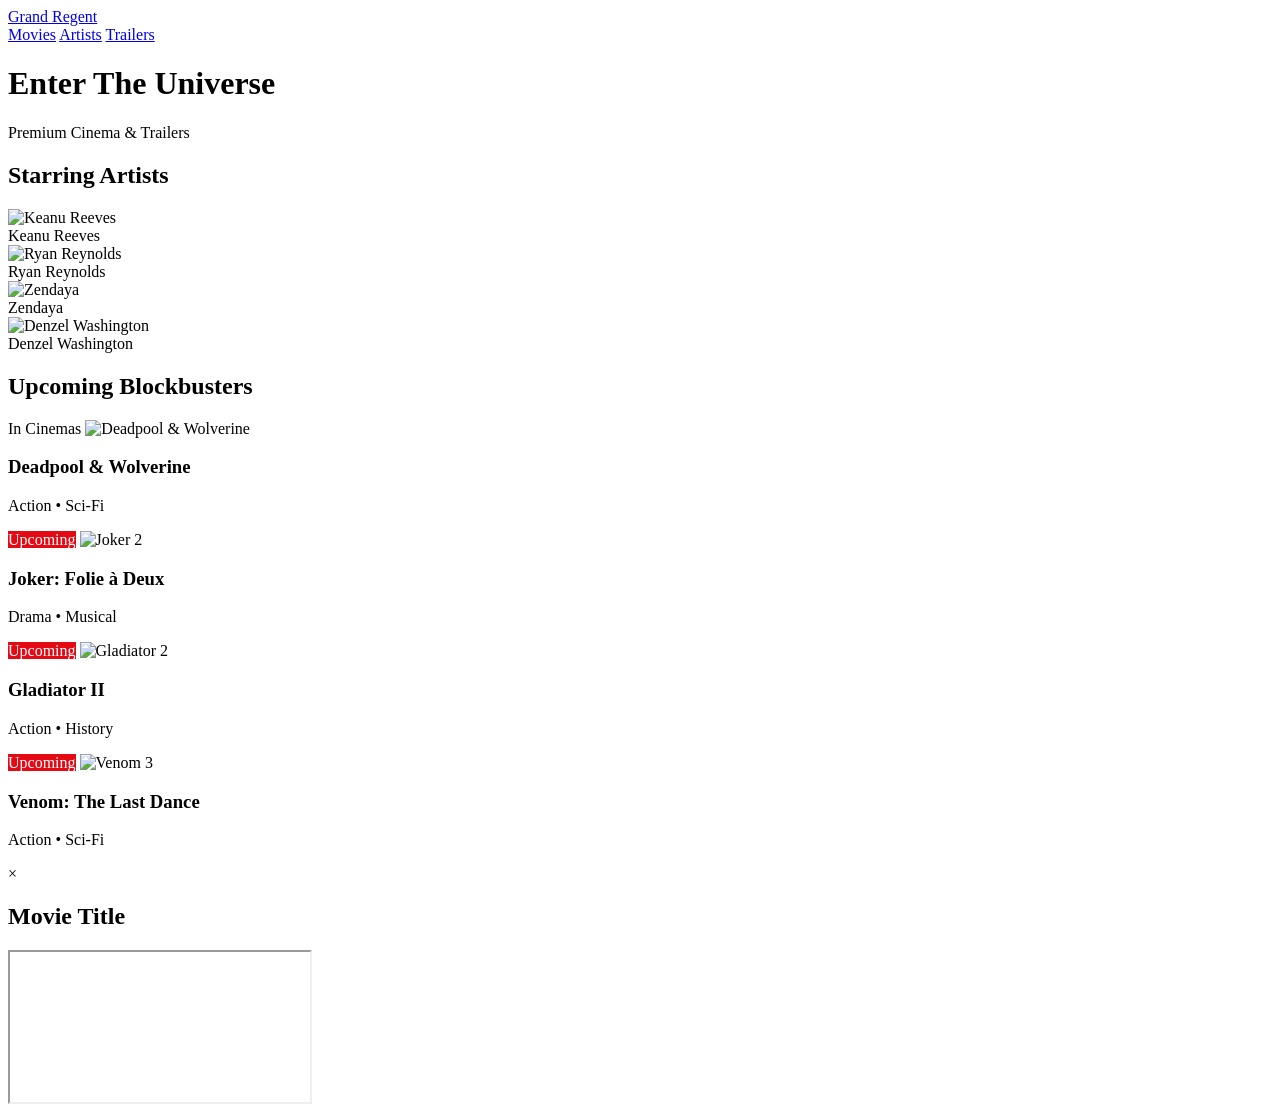
==== index.html @ f60afea1 "Add initial HTML structure for Grand Regent site" ====
<!DOCTYPE html>
<html lang="en">
<head>
    <meta charset="UTF-8">
    <meta name="viewport" content="width=device-width, initial-scale=1.0">
    <title>Grand Regent - Cinematic Universe</title>
    
    <!-- Link to your CSS file -->
    <link rel="stylesheet" href="style.css">
    
    <!-- Premium Fonts -->
    <link rel="preconnect" href="https://fonts.googleapis.com">
    <link rel="preconnect" href="https://fonts.gstatic.com" crossorigin>
    <link href="https://fonts.googleapis.com/css2?family=Montserrat:wght@400;600;800&family=Playfair+Display:ital,wght@0,700;1,700&display=swap" rel="stylesheet">
</head>
<body>

    <!-- NAVBAR -->
    <nav>
        <a href="#" class="logo">Grand Regent</a>
        <div class="nav-links">
            <a href="#">Movies</a>
            <a href="#">Artists</a>
            <a href="#">Trailers</a>
        </div>
    </nav>

    <!-- HEADER -->
    <header>
        <h1>Enter The Universe</h1>
        <p>Premium Cinema & Trailers</p>
    </header>

    <!-- ARTISTS SECTION -->
    <h2 class="section-title">Starring Artists</h2>
    <div class="artist-grid">
        <!-- Artist 1 -->
        <div>
            <div class="artist-card">
                <img src="https://image.tmdb.org/t/p/w300/4D0PpNI0kmP58hgrwGC3a37nZUq.jpg" alt="Keanu Reeves">
            </div>
            <div class="artist-name">Keanu Reeves</div>
        </div>
        <!-- Artist 2 -->
        <div>
            <div class="artist-card">
                <img src="https://image.tmdb.org/t/p/w300/trzgWMHWAzHSRKYgCw6P0eS9o2R.jpg" alt="Ryan Reynolds">
            </div>
            <div class="artist-name">Ryan Reynolds</div>
        </div>
        <!-- Artist 3 -->
        <div>
            <div class="artist-card">
                <img src="https://image.tmdb.org/t/p/w300/3WdOloHpjtjL96eDXD6W2lR9b1B.jpg" alt="Zendaya">
            </div>
            <div class="artist-name">Zendaya</div>
        </div>
        <!-- Artist 4 -->
        <div>
            <div class="artist-card">
                <img src="https://image.tmdb.org/t/p/w300/4D0PpNI0kmP58hgrwGC3a37nZUq.jpg" alt="Denzel Washington">
            </div>
            <div class="artist-name">Denzel Washington</div>
        </div>
    </div>

    <!-- UPCOMING MOVIES SECTION -->
    <h2 class="section-title">Upcoming Blockbusters</h2>
    <div class="movie-grid">
        
        <!-- MOVIE 1 -->
        <div class="movie-card" onclick="openModal('Deadpool & Wolverine', '73_1biulkYk')">
            <span class="badge">In Cinemas</span>
            <img src="https://image.tmdb.org/t/p/w500/8cdWjvZQUExUUTzyp4t6EDMubfO.jpg" alt="Deadpool & Wolverine">
            <div class="movie-info">
                <h3>Deadpool & Wolverine</h3>
                <p>Action • Sci-Fi</p>
            </div>
        </div>

        <!-- MOVIE 2 -->
        <div class="movie-card" onclick="openModal('Joker: Folie à Deux', 'xy8aJw1vYHo')">
            <span class="badge" style="background: #E50914; color: #fff;">Upcoming</span>
            <img src="https://image.tmdb.org/t/p/w500/8cdWjvZQUExUUTzyp4t6EDMubfO.jpg" alt="Joker 2">
            <div class="movie-info">
                <h3>Joker: Folie à Deux</h3>
                <p>Drama • Musical</p>
            </div>
        </div>

        <!-- MOVIE 3 -->
        <div class="movie-card" onclick="openModal('Gladiator II', 'rShGgWkosG4')">
            <span class="badge" style="background: #E50914; color: #fff;">Upcoming</span>
            <img src="https://image.tmdb.org/t/p/w500/2cxhvwyEwRlysAmdJdU7pB7Yzbu.jpg" alt="Gladiator 2">
            <div class="movie-info">
                <h3>Gladiator II</h3>
                <p>Action • History</p>
            </div>
        </div>

        <!-- MOVIE 4 -->
        <div class="movie-card" onclick="openModal('Venom: The Last Dance', '__2bjWbetsA')">
            <span class="badge" style="background: #E50914; color: #fff;">Upcoming</span>
            <img src="https://image.tmdb.org/t/p/w500/aosm8NMQ3UyoBVpSxyimorCQykC.jpg" alt="Venom 3">
            <div class="movie-info">
                <h3>Venom: The Last Dance</h3>
                <p>Action • Sci-Fi</p>
            </div>
        </div>

    </div>

    <!-- MODAL (POPUP) -->
    <div class="modal" id="trailerModal">
        <div class="modal-content">
            <span class="close-btn" onclick="closeModal()">&times;</span>
            <h2 id="modal-title">Movie Title</h2>
            
            <!-- YouTube Video Player -->
            <div class="video-container">
                <iframe id="modal-video" src="" allow="accelerometer; autoplay; clipboard-write; encrypted-media; gyroscope; picture-in-picture" allowfullscreen></iframe>
            </div>
            
        </div>
    </div>

    <!-- Link to your JavaScript file -->
    <script src="script.js"></script>

</body>
</html>
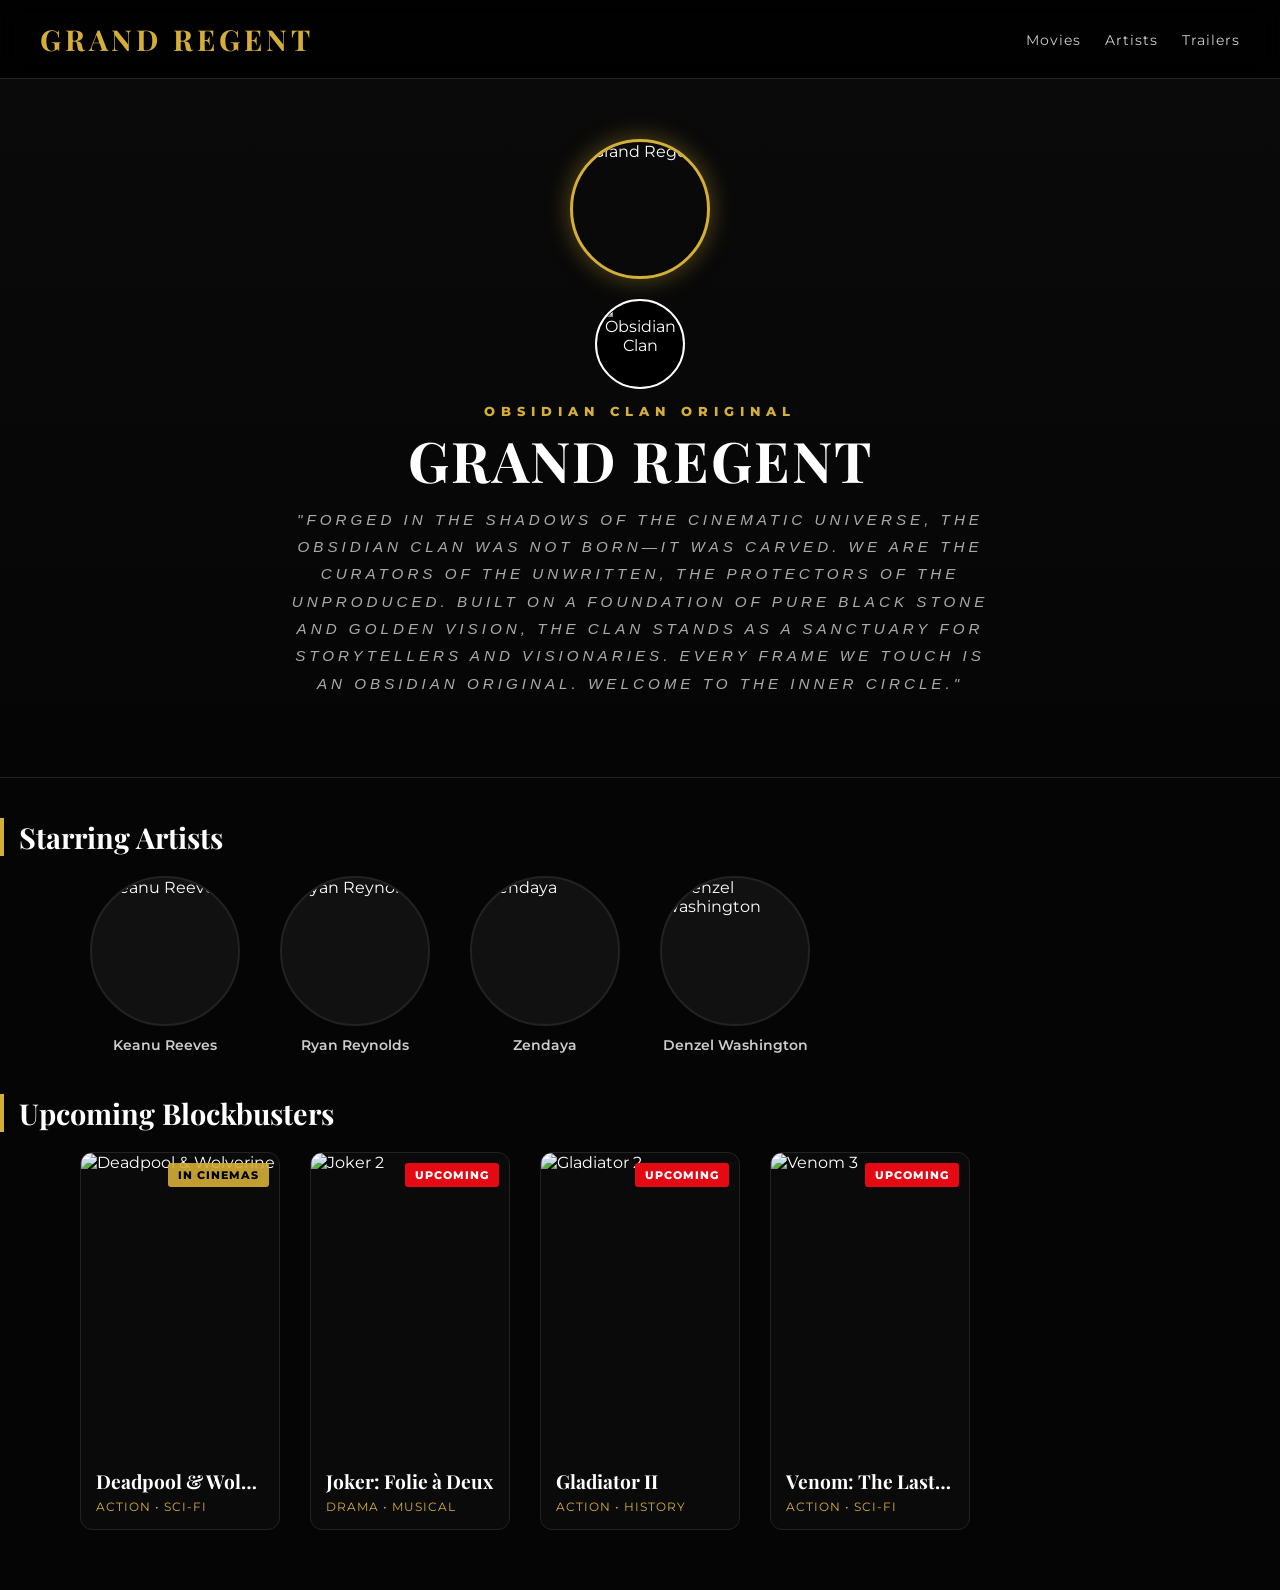
==== commit caee2e02: "Revise title and implement hero section Updated the title and added a new hero section with images a" ====
--- a/index.html
+++ b/index.html
@@ -3,7 +3,7 @@
 <head>
     <meta charset="UTF-8">
     <meta name="viewport" content="width=device-width, initial-scale=1.0">
-    <title>Grand Regent - Cinematic Universe</title>
+    <title>Grand Regent - Obsidian Clan Original</title>
     
     <!-- Link to your CSS file -->
     <link rel="stylesheet" href="style.css">
@@ -12,6 +12,66 @@
     <link rel="preconnect" href="https://fonts.googleapis.com">
     <link rel="preconnect" href="https://fonts.gstatic.com" crossorigin>
     <link href="https://fonts.googleapis.com/css2?family=Montserrat:wght@400;600;800&family=Playfair+Display:ital,wght@0,700;1,700&display=swap" rel="stylesheet">
+
+    <!-- Custom Styles for the New Header -->
+    <style>
+        .hero-section {
+            display: flex;
+            flex-direction: column;
+            align-items: center;
+            text-align: center;
+            padding: 60px 20px;
+            background: linear-gradient(180deg, #0a0a0a 0%, #050505 100%);
+            border-bottom: 1px solid #222;
+        }
+        .profile-pic {
+            width: 140px;
+            height: 140px;
+            border-radius: 50%;
+            object-fit: cover;
+            border: 3px solid #D4AF37;
+            box-shadow: 0 0 25px rgba(212, 175, 55, 0.4);
+            margin-bottom: 20px;
+        }
+        .clan-logo {
+            width: 90px;
+            height: 90px;
+            border-radius: 50%;
+            object-fit: cover;
+            object-position: center;
+            border: 2px solid #fff;
+            margin-bottom: 15px;
+            background: #000;
+        }
+        .clan-text {
+            color: #D4AF37;
+            font-size: 0.8rem;
+            letter-spacing: 6px;
+            text-transform: uppercase;
+            font-weight: 800;
+            margin-bottom: 10px;
+        }
+        .hero-title {
+            font-family: 'Playfair Display', serif;
+            color: #ffffff;
+            font-size: 3.5rem;
+            letter-spacing: 2px;
+            margin-bottom: 15px;
+            line-height: 1.1;
+        }
+        .clan-story {
+            max-width: 700px;
+            color: #aaa;
+            font-size: 0.95rem;
+            line-height: 1.8;
+            font-style: italic;
+            margin-bottom: 20px;
+        }
+        @media (max-width: 768px) {
+            .hero-title { font-size: 2.5rem; }
+            .clan-story { font-size: 0.85rem; }
+        }
+    </style>
 </head>
 <body>
 
@@ -25,10 +85,20 @@
         </div>
     </nav>
 
-    <!-- HEADER -->
-    <header>
-        <h1>Enter The Universe</h1>
-        <p>Premium Cinema & Trailers</p>
+    <!-- NEW HERO SECTION -->
+    <header class="hero-section">
+        <!-- The Andrew Garfield Picture -->
+        <img src="https://i.ibb.co/5gSLvkfb/Screenshot-20261103-013413.jpg" alt="Grand Regent" class="profile-pic">
+        
+        <!-- The Cropped Obsidian Clan Image -->
+        <img src="https://i.ibb.co/rfs8j3wn/85855a615ed210344167c576699484f6.jpg" alt="Obsidian Clan" class="clan-logo">
+        
+        <p class="clan-text">Obsidian Clan Original</p>
+        <h1 class="hero-title">GRAND REGENT</h1>
+        
+        <p class="clan-story">
+            "Forged in the shadows of the cinematic universe, the Obsidian Clan was not born—it was carved. We are the curators of the unwritten, the protectors of the unproduced. Built on a foundation of pure black stone and golden vision, the Clan stands as a sanctuary for storytellers and visionaries. Every frame we touch is an Obsidian Original. Welcome to the inner circle."
+        </p>
     </header>
 
     <!-- ARTISTS SECTION -->
@@ -37,28 +107,28 @@
         <!-- Artist 1 -->
         <div>
             <div class="artist-card">
-                <img src="https://image.tmdb.org/t/p/w300/4D0PpNI0kmP58hgrwGC3a37nZUq.jpg" alt="Keanu Reeves">
+                <img src="https://i.ibb.co/V0dHfwtY/Screenshot-20261103-013420.jpg" alt="Keanu Reeves">
             </div>
             <div class="artist-name">Keanu Reeves</div>
         </div>
         <!-- Artist 2 -->
         <div>
             <div class="artist-card">
-                <img src="https://image.tmdb.org/t/p/w300/trzgWMHWAzHSRKYgCw6P0eS9o2R.jpg" alt="Ryan Reynolds">
+                <img src="https://i.ibb.co/h11mJScJ/b0c30a33c9a9a9aa9ed4d63d7d22a191.jpg" alt="Ryan Reynolds">
             </div>
             <div class="artist-name">Ryan Reynolds</div>
         </div>
         <!-- Artist 3 -->
         <div>
             <div class="artist-card">
-                <img src="https://image.tmdb.org/t/p/w300/3WdOloHpjtjL96eDXD6W2lR9b1B.jpg" alt="Zendaya">
+                <img src="https://i.ibb.co/whTckYkg/62bbaad8acd75e8086375cf842a9baf5.jpg" alt="Zendaya">
             </div>
             <div class="artist-name">Zendaya</div>
         </div>
         <!-- Artist 4 -->
         <div>
             <div class="artist-card">
-                <img src="https://image.tmdb.org/t/p/w300/4D0PpNI0kmP58hgrwGC3a37nZUq.jpg" alt="Denzel Washington">
+                <img src="https://i.ibb.co/Jwy3Dw6y/b9e77c629f502b18110ed52aaf3bdd79.jpg" alt="Denzel Washington">
             </div>
             <div class="artist-name">Denzel Washington</div>
         </div>
@@ -71,7 +141,7 @@
         <!-- MOVIE 1 -->
         <div class="movie-card" onclick="openModal('Deadpool & Wolverine', '73_1biulkYk')">
             <span class="badge">In Cinemas</span>
-            <img src="https://image.tmdb.org/t/p/w500/8cdWjvZQUExUUTzyp4t6EDMubfO.jpg" alt="Deadpool & Wolverine">
+            <img src="https://i.ibb.co/DgQWQrwj/b23aaf69d8566db1ba5ecaa1187f44be.jpg" alt="Deadpool & Wolverine">
             <div class="movie-info">
                 <h3>Deadpool & Wolverine</h3>
                 <p>Action • Sci-Fi</p>
@@ -116,16 +186,12 @@
             <span class="close-btn" onclick="closeModal()">&times;</span>
             <h2 id="modal-title">Movie Title</h2>
             
-            <!-- YouTube Video Player -->
             <div class="video-container">
                 <iframe id="modal-video" src="" allow="accelerometer; autoplay; clipboard-write; encrypted-media; gyroscope; picture-in-picture" allowfullscreen></iframe>
             </div>
-            
         </div>
     </div>
 
-    <!-- Link to your JavaScript file -->
     <script src="script.js"></script>
-
 </body>
-</html>
+    </html>
--- a/style.css
+++ b/style.css
@@ -0,0 +1,248 @@
+/* --- BASE STYLES --- */
+* {
+    box-sizing: border-box;
+    margin: 0;
+    padding: 0;
+}
+body {
+    background: #050505;
+    color: #ffffff;
+    font-family: 'Montserrat', sans-serif;
+    min-height: 100vh;
+    overflow-x: hidden;
+}
+
+/* --- NAVBAR --- */
+nav {
+    display: flex;
+    justify-content: space-between;
+    align-items: center;
+    padding: 20px 40px;
+    background: rgba(0, 0, 0, 0.8);
+    border-bottom: 1px solid #222;
+    position: sticky;
+    top: 0;
+    z-index: 100;
+    backdrop-filter: blur(10px);
+}
+.logo {
+    font-family: 'Playfair Display', serif;
+    color: #D4AF37;
+    font-size: 1.8rem;
+    letter-spacing: 4px;
+    text-transform: uppercase;
+    font-weight: bold;
+    text-decoration: none;
+}
+.nav-links a {
+    color: #ccc;
+    text-decoration: none;
+    margin-left: 20px;
+    font-size: 0.9rem;
+    letter-spacing: 1px;
+    transition: color 0.3s;
+}
+.nav-links a:hover {
+    color: #D4AF37;
+}
+
+/* --- HEADER/HERO --- */
+header {
+    text-align: center;
+    padding: 60px 20px 30px;
+}
+header h1 {
+    font-family: 'Playfair Display', serif;
+    color: #ffffff;
+    font-size: 3rem;
+    letter-spacing: 2px;
+    margin-bottom: 10px;
+}
+header p {
+    color: #D4AF37;
+    font-size: 0.9rem;
+    letter-spacing: 4px;
+    text-transform: uppercase;
+}
+
+/* --- SECTION TITLES --- */
+.section-title {
+    padding: 0 40px;
+    font-family: 'Playfair Display', serif;
+    font-size: 1.8rem;
+    color: #fff;
+    margin-top: 40px;
+    margin-bottom: 20px;
+    border-left: 4px solid #D4AF37;
+    padding-left: 15px;
+}
+
+/* --- ARTIST GRID --- */
+.artist-grid {
+    display: grid;
+    grid-template-columns: repeat(auto-fill, minmax(150px, 1fr));
+    gap: 20px;
+    padding: 0 40px;
+    max-width: 1200px;
+    margin: 0 auto;
+}
+.artist-card {
+    background: #111;
+    border-radius: 50%;
+    overflow: hidden;
+    width: 150px;
+    height: 150px;
+    margin: 0 auto;
+    border: 2px solid #222;
+    transition: all 0.3s ease;
+    cursor: pointer;
+    position: relative;
+}
+.artist-card:hover {
+    border-color: #D4AF37;
+    transform: scale(1.05);
+    box-shadow: 0 0 20px rgba(212, 175, 55, 0.3);
+}
+.artist-card img {
+    width: 100%;
+    height: 100%;
+    object-fit: cover;
+}
+.artist-name {
+    text-align: center;
+    margin-top: 10px;
+    font-size: 0.9rem;
+    color: #ccc;
+    font-weight: 600;
+}
+
+/* --- MOVIE GRID --- */
+.movie-grid {
+    display: grid;
+    grid-template-columns: repeat(auto-fill, minmax(200px, 1fr));
+    gap: 30px;
+    padding: 0 40px 60px;
+    max-width: 1200px;
+    margin: 0 auto;
+}
+.movie-card {
+    background: #0a0a0a;
+    border-radius: 12px;
+    overflow: hidden;
+    border: 1px solid #222;
+    cursor: pointer;
+    transition: all 0.3s ease;
+    position: relative;
+}
+.movie-card:hover {
+    transform: translateY(-10px);
+    box-shadow: 0 15px 30px rgba(212, 175, 55, 0.15);
+    border-color: #D4AF37;
+}
+.movie-card img {
+    width: 100%;
+    height: 300px;
+    object-fit: cover;
+    display: block;
+}
+.movie-info {
+    padding: 15px;
+    text-align: left;
+}
+.movie-info h3 {
+    font-family: 'Playfair Display', serif;
+    font-size: 1.2rem;
+    color: #fff;
+    margin-bottom: 5px;
+    white-space: nowrap;
+    overflow: hidden;
+    text-overflow: ellipsis;
+}
+.movie-info p {
+    color: #D4AF37;
+    font-size: 0.75rem;
+    text-transform: uppercase;
+    letter-spacing: 1px;
+}
+.badge {
+    position: absolute;
+    top: 10px;
+    right: 10px;
+    background: rgba(212, 175, 55, 0.9);
+    color: #000;
+    padding: 5px 10px;
+    font-size: 0.7rem;
+    font-weight: 800;
+    border-radius: 3px;
+    text-transform: uppercase;
+    letter-spacing: 1px;
+    z-index: 10;
+}
+
+/* --- MODAL (POPUP) --- */
+.modal {
+    display: none;
+    position: fixed;
+    top: 0; left: 0; width: 100%; height: 100%;
+    background: rgba(0, 0, 0, 0.95);
+    z-index: 1000;
+    justify-content: center;
+    align-items: center;
+    backdrop-filter: blur(8px);
+}
+.modal-content {
+    background: #111;
+    padding: 30px;
+    border-radius: 15px;
+    max-width: 800px;
+    width: 95%;
+    border: 1px solid #333;
+    position: relative;
+    text-align: center;
+}
+.modal-content h2 {
+    font-family: 'Playfair Display', serif;
+    color: #D4AF37;
+    margin-bottom: 20px;
+    font-size: 2rem;
+}
+.close-btn {
+    position: absolute;
+    top: 15px;
+    right: 20px;
+    color: #fff;
+    font-size: 35px;
+    cursor: pointer;
+    line-height: 1;
+}
+.close-btn:hover {
+    color: #D4AF37;
+}
+
+/* Video Container */
+.video-container {
+    position: relative;
+    padding-bottom: 56.25%; /* 16:9 Aspect Ratio */
+    height: 0;
+    overflow: hidden;
+    border-radius: 8px;
+    margin-bottom: 20px;
+    background: #000;
+}
+.video-container iframe {
+    position: absolute;
+    top: 0;
+    left: 0;
+    width: 100%;
+    height: 100%;
+    border: none;
+}
+
+/* Responsive */
+@media (max-width: 768px) {
+    nav { padding: 15px 20px; }
+    .nav-links { display: none; } 
+    .section-title { padding: 0 20px; }
+    .artist-grid, .movie-grid { padding: 0 20px; }
+    header h1 { font-size: 2.2rem; }
+}
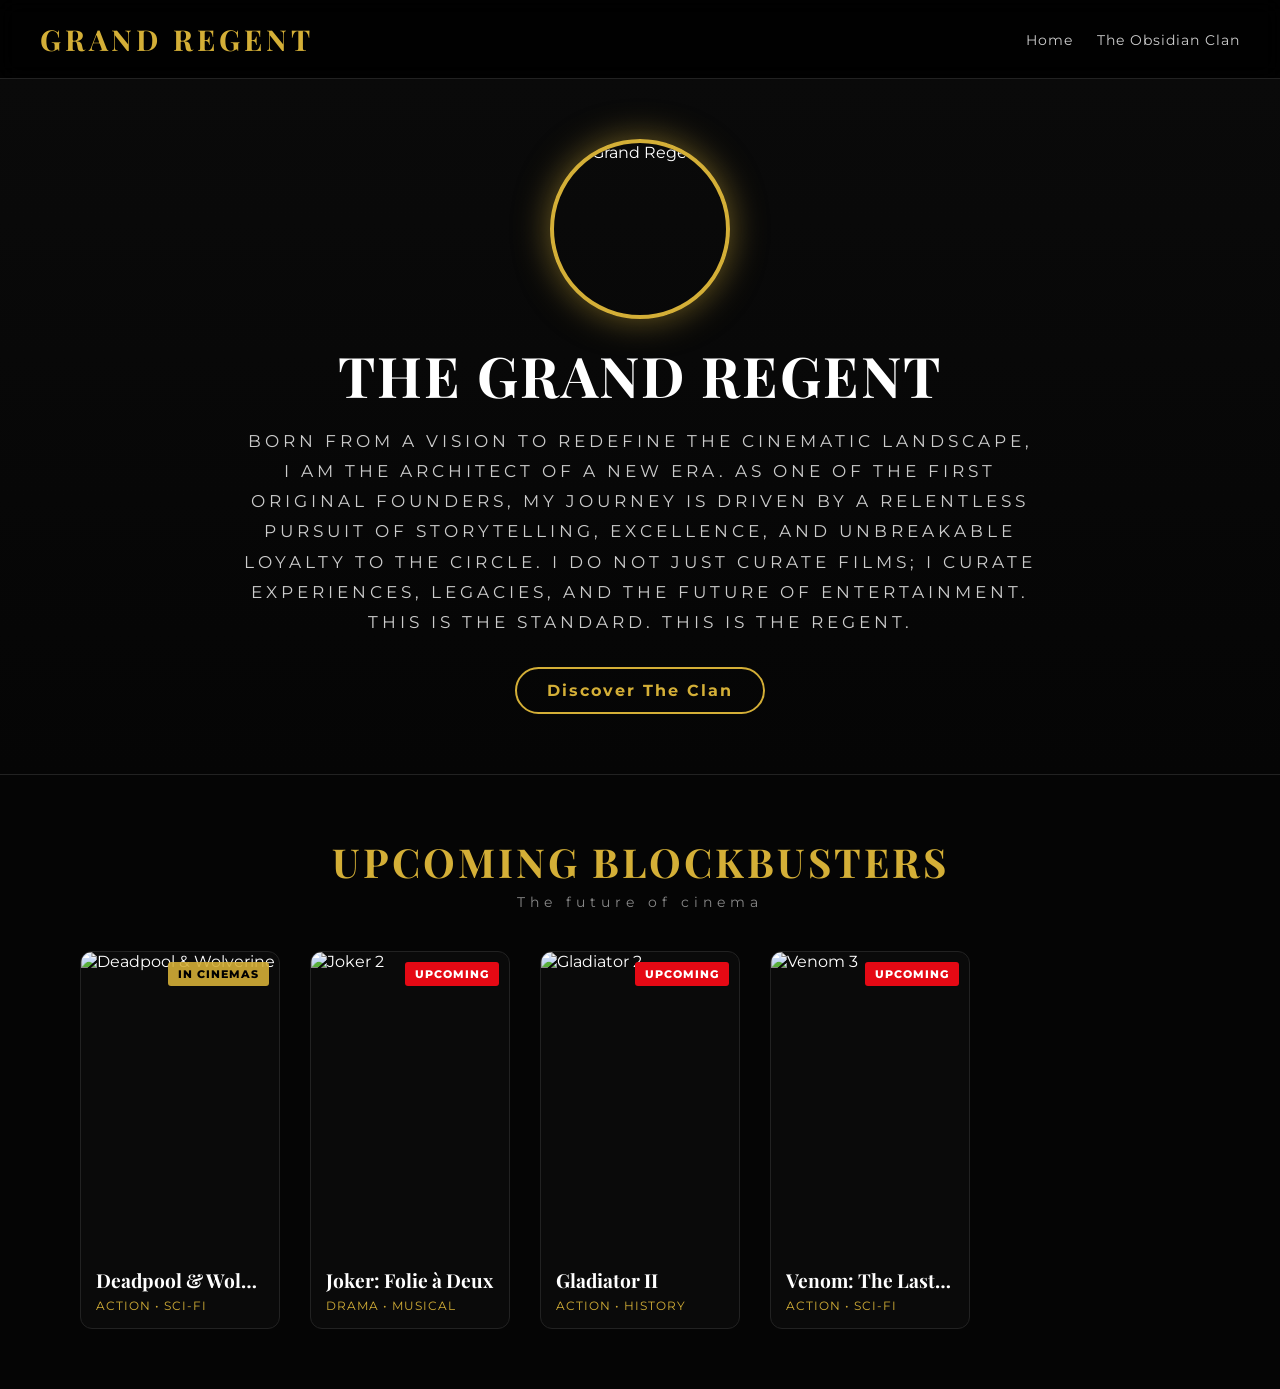
==== commit 9bb05de4: "Update title and enhance hero section styling" ====
--- a/index.html
+++ b/index.html
@@ -3,17 +3,14 @@
 <head>
     <meta charset="UTF-8">
     <meta name="viewport" content="width=device-width, initial-scale=1.0">
-    <title>Grand Regent - Obsidian Clan Original</title>
+    <title>Grand Regent - Home</title>
     
-    <!-- Link to your CSS file -->
     <link rel="stylesheet" href="style.css">
     
-    <!-- Premium Fonts -->
     <link rel="preconnect" href="https://fonts.googleapis.com">
     <link rel="preconnect" href="https://fonts.gstatic.com" crossorigin>
     <link href="https://fonts.googleapis.com/css2?family=Montserrat:wght@400;600;800&family=Playfair+Display:ital,wght@0,700;1,700&display=swap" rel="stylesheet">
 
-    <!-- Custom Styles for the New Header -->
     <style>
         .hero-section {
             display: flex;
@@ -25,51 +22,48 @@
             border-bottom: 1px solid #222;
         }
         .profile-pic {
-            width: 140px;
-            height: 140px;
+            width: 180px;
+            height: 180px;
             border-radius: 50%;
             object-fit: cover;
-            border: 3px solid #D4AF37;
-            box-shadow: 0 0 25px rgba(212, 175, 55, 0.4);
-            margin-bottom: 20px;
-        }
-        .clan-logo {
-            width: 90px;
-            height: 90px;
-            border-radius: 50%;
-            object-fit: cover;
-            object-position: center;
-            border: 2px solid #fff;
-            margin-bottom: 15px;
-            background: #000;
-        }
-        .clan-text {
-            color: #D4AF37;
-            font-size: 0.8rem;
-            letter-spacing: 6px;
-            text-transform: uppercase;
-            font-weight: 800;
-            margin-bottom: 10px;
+            border: 4px solid #D4AF37;
+            box-shadow: 0 0 35px rgba(212, 175, 55, 0.5);
+            margin-bottom: 25px;
         }
         .hero-title {
             font-family: 'Playfair Display', serif;
             color: #ffffff;
             font-size: 3.5rem;
             letter-spacing: 2px;
-            margin-bottom: 15px;
+            margin-bottom: 20px;
             line-height: 1.1;
         }
-        .clan-story {
-            max-width: 700px;
-            color: #aaa;
-            font-size: 0.95rem;
+        .story-text {
+            max-width: 800px;
+            color: #ccc;
+            font-size: 1.05rem;
             line-height: 1.8;
-            font-style: italic;
-            margin-bottom: 20px;
+            margin-bottom: 30px;
         }
-        @media (max-width: 768px) {
-            .hero-title { font-size: 2.5rem; }
-            .clan-story { font-size: 0.85rem; }
+        
+        /* The Upcoming Movies Header Styling */
+        .movies-header {
+            text-align: center;
+            margin-top: 60px;
+            margin-bottom: 40px;
+        }
+        .movies-header h2 {
+            font-family: 'Playfair Display', serif;
+            color: #D4AF37;
+            font-size: 2.5rem;
+            letter-spacing: 3px;
+            text-transform: uppercase;
+        }
+        .movies-header p {
+            color: #888;
+            letter-spacing: 5px;
+            font-size: 0.9rem;
+            margin-top: 5px;
         }
     </style>
 </head>
@@ -77,78 +71,44 @@
 
     <!-- NAVBAR -->
     <nav>
-        <a href="#" class="logo">Grand Regent</a>
+        <a href="index.html" class="logo">Grand Regent</a>
         <div class="nav-links">
-            <a href="#">Movies</a>
-            <a href="#">Artists</a>
-            <a href="#">Trailers</a>
+            <a href="index.html">Home</a>
+            <a href="clan.html">The Obsidian Clan</a>
         </div>
     </nav>
 
-    <!-- NEW HERO SECTION -->
+    <!-- HERO SECTION (Your Story) -->
     <header class="hero-section">
-        <!-- The Andrew Garfield Picture -->
+        <!-- Your Suit Picture -->
         <img src="https://i.ibb.co/5gSLvkfb/Screenshot-20261103-013413.jpg" alt="Grand Regent" class="profile-pic">
         
-        <!-- The Cropped Obsidian Clan Image -->
-        <img src="https://i.ibb.co/rfs8j3wn/85855a615ed210344167c576699484f6.jpg" alt="Obsidian Clan" class="clan-logo">
+        <h1 class="hero-title">THE GRAND REGENT</h1>
         
-        <p class="clan-text">Obsidian Clan Original</p>
-        <h1 class="hero-title">GRAND REGENT</h1>
-        
-        <p class="clan-story">
-            "Forged in the shadows of the cinematic universe, the Obsidian Clan was not born—it was carved. We are the curators of the unwritten, the protectors of the unproduced. Built on a foundation of pure black stone and golden vision, the Clan stands as a sanctuary for storytellers and visionaries. Every frame we touch is an Obsidian Original. Welcome to the inner circle."
+        <p class="story-text">
+            Born from a vision to redefine the cinematic landscape, I am the architect of a new era. As one of the first original founders, my journey is driven by a relentless pursuit of storytelling, excellence, and unbreakable loyalty to the circle. I do not just curate films; I curate experiences, legacies, and the future of entertainment. This is the standard. This is the Regent.
         </p>
+
+        <a href="clan.html" class="join-btn" style="text-decoration: none; padding: 12px 30px; border: 2px solid #D4AF37; color: #D4AF37; border-radius: 50px; font-weight: bold; letter-spacing: 2px;">Discover The Clan</a>
     </header>
 
-    <!-- ARTISTS SECTION -->
-    <h2 class="section-title">Starring Artists</h2>
-    <div class="artist-grid">
-        <!-- Artist 1 -->
-        <div>
-            <div class="artist-card">
-                <img src="https://i.ibb.co/V0dHfwtY/Screenshot-20261103-013420.jpg" alt="Keanu Reeves">
-            </div>
-            <div class="artist-name">Keanu Reeves</div>
-        </div>
-        <!-- Artist 2 -->
-        <div>
-            <div class="artist-card">
-                <img src="https://i.ibb.co/h11mJScJ/b0c30a33c9a9a9aa9ed4d63d7d22a191.jpg" alt="Ryan Reynolds">
-            </div>
-            <div class="artist-name">Ryan Reynolds</div>
-        </div>
-        <!-- Artist 3 -->
-        <div>
-            <div class="artist-card">
-                <img src="https://i.ibb.co/whTckYkg/62bbaad8acd75e8086375cf842a9baf5.jpg" alt="Zendaya">
-            </div>
-            <div class="artist-name">Zendaya</div>
-        </div>
-        <!-- Artist 4 -->
-        <div>
-            <div class="artist-card">
-                <img src="https://i.ibb.co/Jwy3Dw6y/b9e77c629f502b18110ed52aaf3bdd79.jpg" alt="Denzel Washington">
-            </div>
-            <div class="artist-name">Denzel Washington</div>
-        </div>
+    <!-- UPCOMING MOVIES SECTION -->
+    <div class="movies-header">
+        <h2>Upcoming Blockbusters</h2>
+        <p>The future of cinema</p>
     </div>
 
-    <!-- UPCOMING MOVIES SECTION -->
-    <h2 class="section-title">Upcoming Blockbusters</h2>
     <div class="movie-grid">
         
-        <!-- MOVIE 1 -->
         <div class="movie-card" onclick="openModal('Deadpool & Wolverine', '73_1biulkYk')">
             <span class="badge">In Cinemas</span>
-            <img src="https://i.ibb.co/DgQWQrwj/b23aaf69d8566db1ba5ecaa1187f44be.jpg" alt="Deadpool & Wolverine">
+            <img src="https://image.tmdb.org/t/p/w500/8cdWjvZQUExUUTzyp4t6EDMubfO.jpg" alt="Deadpool & Wolverine">
             <div class="movie-info">
                 <h3>Deadpool & Wolverine</h3>
                 <p>Action • Sci-Fi</p>
             </div>
         </div>
 
-        <!-- MOVIE 2 -->
         <div class="movie-card" onclick="openModal('Joker: Folie à Deux', 'xy8aJw1vYHo')">
             <span class="badge" style="background: #E50914; color: #fff;">Upcoming</span>
             <img src="https://image.tmdb.org/t/p/w500/8cdWjvZQUExUUTzyp4t6EDMubfO.jpg" alt="Joker 2">
@@ -158,7 +118,6 @@
             </div>
         </div>
 
-        <!-- MOVIE 3 -->
         <div class="movie-card" onclick="openModal('Gladiator II', 'rShGgWkosG4')">
             <span class="badge" style="background: #E50914; color: #fff;">Upcoming</span>
             <img src="https://image.tmdb.org/t/p/w500/2cxhvwyEwRlysAmdJdU7pB7Yzbu.jpg" alt="Gladiator 2">
@@ -168,7 +127,6 @@
             </div>
         </div>
 
-        <!-- MOVIE 4 -->
         <div class="movie-card" onclick="openModal('Venom: The Last Dance', '__2bjWbetsA')">
             <span class="badge" style="background: #E50914; color: #fff;">Upcoming</span>
             <img src="https://image.tmdb.org/t/p/w500/aosm8NMQ3UyoBVpSxyimorCQykC.jpg" alt="Venom 3">
@@ -194,4 +152,4 @@
 
     <script src="script.js"></script>
 </body>
-    </html>
+</html>
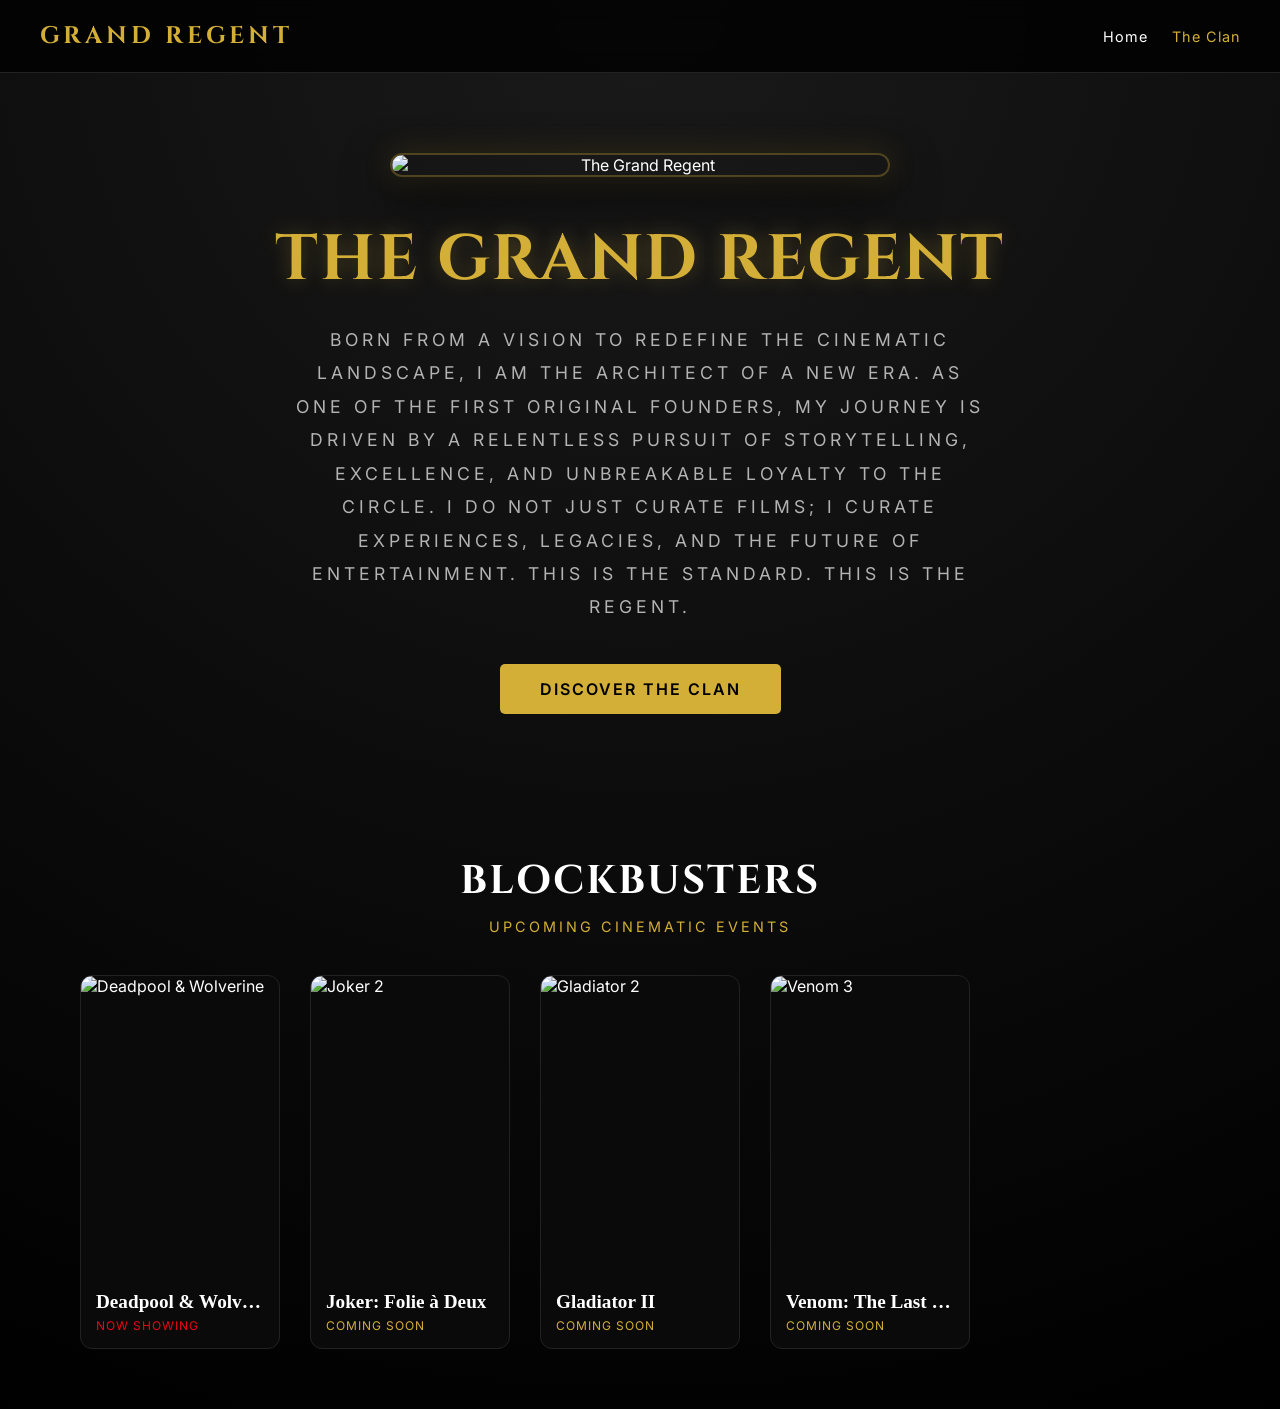
==== commit 97bbad40: "Update title and styles in index.html" ====
--- a/index.html
+++ b/index.html
@@ -3,67 +3,101 @@
 <head>
     <meta charset="UTF-8">
     <meta name="viewport" content="width=device-width, initial-scale=1.0">
-    <title>Grand Regent - Home</title>
+    <title>The Grand Regent</title>
     
     <link rel="stylesheet" href="style.css">
     
+    <!-- Premium Cinematic Fonts -->
     <link rel="preconnect" href="https://fonts.googleapis.com">
     <link rel="preconnect" href="https://fonts.gstatic.com" crossorigin>
-    <link href="https://fonts.googleapis.com/css2?family=Montserrat:wght@400;600;800&family=Playfair+Display:ital,wght@0,700;1,700&display=swap" rel="stylesheet">
+    <link href="https://fonts.googleapis.com/css2?family=Cinzel:wght@700;800&family=Inter:wght@400;600&display=swap" rel="stylesheet">
 
     <style>
+        /* Premium Cinematic Background */
+        body {
+            background: radial-gradient(circle at top, #1a1a1a 0%, #000000 100%);
+            color: #fff;
+            font-family: 'Inter', sans-serif;
+        }
+
+        /* Full width hero section */
         .hero-section {
             display: flex;
             flex-direction: column;
             align-items: center;
             text-align: center;
-            padding: 60px 20px;
-            background: linear-gradient(180deg, #0a0a0a 0%, #050505 100%);
-            border-bottom: 1px solid #222;
+            padding: 80px 20px;
+            min-height: 80vh;
+            justify-content: center;
         }
-        .profile-pic {
-            width: 180px;
-            height: 180px;
-            border-radius: 50%;
+
+        /* HUGE Garfield Image */
+        .hero-image {
+            width: 100%;
+            max-width: 500px;
+            border-radius: 20px;
+            border: 2px solid rgba(212, 175, 55, 0.3);
+            box-shadow: 0 20px 50px rgba(0, 0, 0, 0.9), 0 0 30px rgba(212, 175, 55, 0.2);
+            margin-bottom: 40px;
             object-fit: cover;
-            border: 4px solid #D4AF37;
-            box-shadow: 0 0 35px rgba(212, 175, 55, 0.5);
-            margin-bottom: 25px;
         }
+
+        /* Cinematic Typography */
         .hero-title {
-            font-family: 'Playfair Display', serif;
-            color: #ffffff;
-            font-size: 3.5rem;
+            font-family: 'Cinzel', serif; /* Hollywood Movie Font */
+            font-size: 4rem;
+            color: #D4AF37;
             letter-spacing: 2px;
             margin-bottom: 20px;
-            line-height: 1.1;
+            text-transform: uppercase;
+            text-shadow: 0 0 20px rgba(212, 175, 55, 0.3);
         }
+
         .story-text {
-            max-width: 800px;
-            color: #ccc;
-            font-size: 1.05rem;
-            line-height: 1.8;
-            margin-bottom: 30px;
+            max-width: 700px;
+            color: #b3b3b3;
+            font-size: 1.1rem;
+            line-height: 1.9;
+            margin-bottom: 40px;
+            font-weight: 400;
         }
-        
-        /* The Upcoming Movies Header Styling */
+
+        .btn-gold {
+            background: #D4AF37;
+            color: #000;
+            padding: 15px 40px;
+            font-family: 'Inter', sans-serif;
+            font-weight: 600;
+            font-size: 1rem;
+            letter-spacing: 2px;
+            text-transform: uppercase;
+            text-decoration: none;
+            border-radius: 5px;
+            transition: all 0.3s ease;
+        }
+
+        .btn-gold:hover {
+            background: #fff;
+            box-shadow: 0 0 20px rgba(255, 255, 255, 0.4);
+        }
+
+        /* Movie Header */
         .movies-header {
             text-align: center;
-            margin-top: 60px;
-            margin-bottom: 40px;
+            margin: 60px 0 40px;
         }
         .movies-header h2 {
-            font-family: 'Playfair Display', serif;
+            font-family: 'Cinzel', serif;
+            font-size: 2.5rem;
+            color: #fff;
+            letter-spacing: 2px;
+        }
+        .movies-header p {
             color: #D4AF37;
-            font-size: 2.5rem;
+            font-size: 0.9rem;
             letter-spacing: 3px;
             text-transform: uppercase;
-        }
-        .movies-header p {
-            color: #888;
-            letter-spacing: 5px;
-            font-size: 0.9rem;
-            margin-top: 5px;
+            margin-top: 10px;
         }
     </style>
 </head>
@@ -71,17 +105,18 @@
 
     <!-- NAVBAR -->
     <nav>
-        <a href="index.html" class="logo">Grand Regent</a>
+        <a href="index.html" class="logo" style="color: #D4AF37; font-family: 'Cinzel', serif; font-size: 1.5rem; text-decoration: none;">GRAND REGENT</a>
         <div class="nav-links">
-            <a href="index.html">Home</a>
-            <a href="clan.html">The Obsidian Clan</a>
+            <a href="index.html" style="color: #fff; text-decoration: none; margin-left: 20px;">Home</a>
+            <a href="clan.html" style="color: #D4AF37; text-decoration: none; margin-left: 20px;">The Clan</a>
         </div>
     </nav>
 
-    <!-- HERO SECTION (Your Story) -->
+    <!-- HERO SECTION -->
     <header class="hero-section">
-        <!-- Your Suit Picture -->
-        <img src="https://i.ibb.co/5gSLvkfb/Screenshot-20261103-013413.jpg" alt="Grand Regent" class="profile-pic">
+        
+        <!-- HUGE GARFIELD SUIT IMAGE -->
+        <img src="https://i.ibb.co/VWpZtBqg/62bbaad8acd75e8086375cf842a9baf5.jpg" alt="The Grand Regent" class="hero-image">
         
         <h1 class="hero-title">THE GRAND REGENT</h1>
         
@@ -89,61 +124,60 @@
             Born from a vision to redefine the cinematic landscape, I am the architect of a new era. As one of the first original founders, my journey is driven by a relentless pursuit of storytelling, excellence, and unbreakable loyalty to the circle. I do not just curate films; I curate experiences, legacies, and the future of entertainment. This is the standard. This is the Regent.
         </p>
 
-        <a href="clan.html" class="join-btn" style="text-decoration: none; padding: 12px 30px; border: 2px solid #D4AF37; color: #D4AF37; border-radius: 50px; font-weight: bold; letter-spacing: 2px;">Discover The Clan</a>
+        <a href="clan.html" class="btn-gold">Discover The Clan</a>
     </header>
 
-    <!-- UPCOMING MOVIES SECTION -->
+    <!-- UPCOMING MOVIES -->
     <div class="movies-header">
-        <h2>Upcoming Blockbusters</h2>
-        <p>The future of cinema</p>
+        <h2>BLOCKBUSTERS</h2>
+        <p>Upcoming Cinematic Events</p>
     </div>
 
-    <div class="movie-grid">
+    <div class="movie-grid" style="padding-bottom: 60px;">
         
+        <!-- Deadpool -->
         <div class="movie-card" onclick="openModal('Deadpool & Wolverine', '73_1biulkYk')">
-            <span class="badge">In Cinemas</span>
             <img src="https://image.tmdb.org/t/p/w500/8cdWjvZQUExUUTzyp4t6EDMubfO.jpg" alt="Deadpool & Wolverine">
             <div class="movie-info">
                 <h3>Deadpool & Wolverine</h3>
-                <p>Action • Sci-Fi</p>
+                <p style="color: #E50914;">Now Showing</p>
             </div>
         </div>
 
+        <!-- Joker 2 -->
         <div class="movie-card" onclick="openModal('Joker: Folie à Deux', 'xy8aJw1vYHo')">
-            <span class="badge" style="background: #E50914; color: #fff;">Upcoming</span>
             <img src="https://image.tmdb.org/t/p/w500/8cdWjvZQUExUUTzyp4t6EDMubfO.jpg" alt="Joker 2">
             <div class="movie-info">
                 <h3>Joker: Folie à Deux</h3>
-                <p>Drama • Musical</p>
+                <p>Coming Soon</p>
             </div>
         </div>
 
+        <!-- Gladiator 2 -->
         <div class="movie-card" onclick="openModal('Gladiator II', 'rShGgWkosG4')">
-            <span class="badge" style="background: #E50914; color: #fff;">Upcoming</span>
             <img src="https://image.tmdb.org/t/p/w500/2cxhvwyEwRlysAmdJdU7pB7Yzbu.jpg" alt="Gladiator 2">
             <div class="movie-info">
                 <h3>Gladiator II</h3>
-                <p>Action • History</p>
+                <p>Coming Soon</p>
             </div>
         </div>
 
+        <!-- Venom 3 -->
         <div class="movie-card" onclick="openModal('Venom: The Last Dance', '__2bjWbetsA')">
-            <span class="badge" style="background: #E50914; color: #fff;">Upcoming</span>
             <img src="https://image.tmdb.org/t/p/w500/aosm8NMQ3UyoBVpSxyimorCQykC.jpg" alt="Venom 3">
             <div class="movie-info">
                 <h3>Venom: The Last Dance</h3>
-                <p>Action • Sci-Fi</p>
+                <p>Coming Soon</p>
             </div>
         </div>
 
     </div>
 
-    <!-- MODAL (POPUP) -->
+    <!-- POPUP MODAL -->
     <div class="modal" id="trailerModal">
         <div class="modal-content">
             <span class="close-btn" onclick="closeModal()">&times;</span>
-            <h2 id="modal-title">Movie Title</h2>
-            
+            <h2 id="modal-title" style="font-family: 'Cinzel', serif;">Movie Title</h2>
             <div class="video-container">
                 <iframe id="modal-video" src="" allow="accelerometer; autoplay; clipboard-write; encrypted-media; gyroscope; picture-in-picture" allowfullscreen></iframe>
             </div>
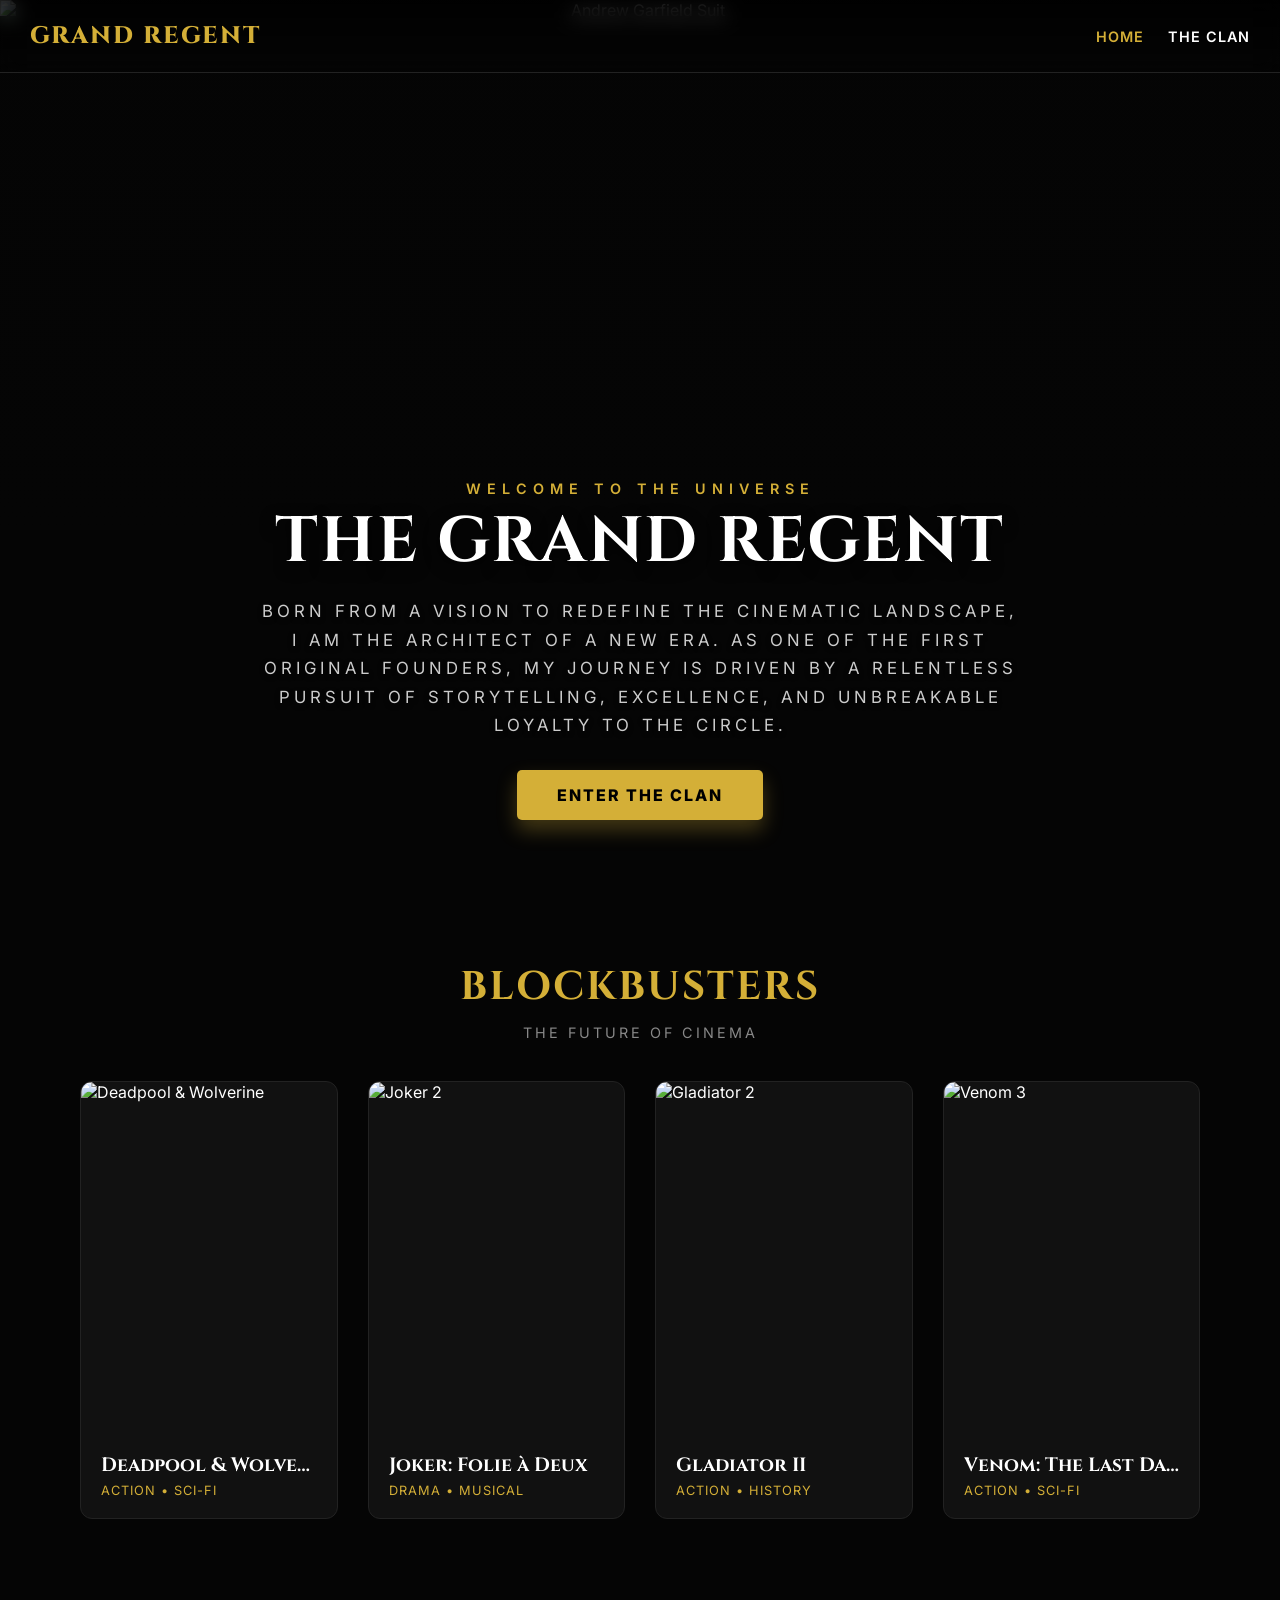
==== commit a2ac6a3d: "Refactor index.html with updated styles and structure" ====
--- a/index.html
+++ b/index.html
@@ -7,97 +7,218 @@
     
     <link rel="stylesheet" href="style.css">
     
-    <!-- Premium Cinematic Fonts -->
     <link rel="preconnect" href="https://fonts.googleapis.com">
     <link rel="preconnect" href="https://fonts.gstatic.com" crossorigin>
     <link href="https://fonts.googleapis.com/css2?family=Cinzel:wght@700;800&family=Inter:wght@400;600&display=swap" rel="stylesheet">
 
     <style>
-        /* Premium Cinematic Background */
+        /* --- PREMIUM BASE STYLES --- */
         body {
-            background: radial-gradient(circle at top, #1a1a1a 0%, #000000 100%);
+            background-color: #050505;
             color: #fff;
             font-family: 'Inter', sans-serif;
-        }
-
-        /* Full width hero section */
+            margin: 0;
+            padding: 0;
+            overflow-x: hidden;
+        }
+
+        /* --- NAVBAR --- */
+        nav {
+            display: flex;
+            justify-content: space-between;
+            align-items: center;
+            padding: 20px 30px;
+            position: absolute;
+            top: 0; left: 0; width: 100%;
+            box-sizing: border-box;
+            z-index: 100;
+            background: linear-gradient(180deg, rgba(0,0,0,0.8) 0%, rgba(0,0,0,0) 100%);
+        }
+        .logo {
+            color: #D4AF37;
+            font-family: 'Cinzel', serif;
+            font-size: 1.5rem;
+            text-decoration: none;
+            font-weight: 800;
+            letter-spacing: 2px;
+        }
+        .nav-links a {
+            color: #fff;
+            text-decoration: none;
+            margin-left: 20px;
+            font-weight: 600;
+            font-size: 0.9rem;
+            letter-spacing: 1px;
+            text-transform: uppercase;
+        }
+        .nav-links a.active {
+            color: #D4AF37;
+        }
+
+        /* --- FULL SCREEN HERO SECTION --- */
         .hero-section {
+            position: relative;
+            width: 100%;
+            height: 100vh; /* Covers the full screen */
             display: flex;
             flex-direction: column;
+            justify-content: flex-end; /* Pushes text to the bottom */
             align-items: center;
             text-align: center;
-            padding: 80px 20px;
-            min-height: 80vh;
-            justify-content: center;
-        }
-
-        /* HUGE Garfield Image */
-        .hero-image {
-            width: 100%;
-            max-width: 500px;
-            border-radius: 20px;
-            border: 2px solid rgba(212, 175, 55, 0.3);
-            box-shadow: 0 20px 50px rgba(0, 0, 0, 0.9), 0 0 30px rgba(212, 175, 55, 0.2);
-            margin-bottom: 40px;
+            padding-bottom: 80px;
+            box-sizing: border-box;
+        }
+
+        /* The Suit Image */
+        .hero-bg {
+            position: absolute;
+            top: 0; left: 0; width: 100%; height: 100%;
             object-fit: cover;
-        }
-
-        /* Cinematic Typography */
+            object-position: center top; /* Keeps his face in view */
+            z-index: -1;
+        }
+
+        /* The Dark Fade so text is readable */
+        .hero-overlay {
+            position: absolute;
+            top: 0; left: 0; width: 100%; height: 100%;
+            /* This creates a smooth black fade at the bottom */
+            background: linear-gradient(180deg, rgba(0,0,0,0.1) 0%, rgba(5,5,5,0.7) 60%, #050505 100%);
+            z-index: 0;
+        }
+
+        /* The Content inside the Hero */
+        .hero-content {
+            position: relative;
+            z-index: 1;
+            padding: 0 20px;
+            max-width: 800px;
+        }
+
+        .welcome-text {
+            color: #D4AF37;
+            font-size: 0.9rem;
+            letter-spacing: 6px;
+            text-transform: uppercase;
+            font-weight: 600;
+            margin-bottom: 10px;
+        }
+
         .hero-title {
-            font-family: 'Cinzel', serif; /* Hollywood Movie Font */
+            font-family: 'Cinzel', serif;
             font-size: 4rem;
-            color: #D4AF37;
+            color: #ffffff;
             letter-spacing: 2px;
-            margin-bottom: 20px;
-            text-transform: uppercase;
-            text-shadow: 0 0 20px rgba(212, 175, 55, 0.3);
+            margin: 0 0 20px 0;
+            text-transform: uppercase;
+            line-height: 1.1;
+            text-shadow: 0 5px 15px rgba(0,0,0,0.8);
         }
 
         .story-text {
-            max-width: 700px;
-            color: #b3b3b3;
-            font-size: 1.1rem;
-            line-height: 1.9;
-            margin-bottom: 40px;
-            font-weight: 400;
+            color: #ccc;
+            font-size: 1.05rem;
+            line-height: 1.7;
+            margin-bottom: 30px;
+            text-shadow: 0 2px 5px rgba(0,0,0,0.8);
         }
 
         .btn-gold {
             background: #D4AF37;
             color: #000;
             padding: 15px 40px;
-            font-family: 'Inter', sans-serif;
-            font-weight: 600;
+            font-weight: 800;
             font-size: 1rem;
             letter-spacing: 2px;
             text-transform: uppercase;
             text-decoration: none;
             border-radius: 5px;
             transition: all 0.3s ease;
+            display: inline-block;
+            box-shadow: 0 10px 20px rgba(212, 175, 55, 0.3);
         }
 
         .btn-gold:hover {
             background: #fff;
-            box-shadow: 0 0 20px rgba(255, 255, 255, 0.4);
-        }
-
-        /* Movie Header */
+            transform: translateY(-3px);
+            box-shadow: 0 15px 25px rgba(255, 255, 255, 0.4);
+        }
+
+        /* --- MOVIES SECTION --- */
+        .movies-container {
+            padding: 60px 30px;
+            background: #050505;
+            position: relative;
+            z-index: 2;
+        }
+
         .movies-header {
             text-align: center;
-            margin: 60px 0 40px;
+            margin-bottom: 40px;
         }
         .movies-header h2 {
             font-family: 'Cinzel', serif;
             font-size: 2.5rem;
-            color: #fff;
+            color: #D4AF37;
             letter-spacing: 2px;
+            margin: 0;
         }
         .movies-header p {
-            color: #D4AF37;
+            color: #888;
             font-size: 0.9rem;
             letter-spacing: 3px;
             text-transform: uppercase;
             margin-top: 10px;
+        }
+
+        /* Movie Grid styles (Kept from previous but cleaned up) */
+        .movie-grid {
+            display: grid;
+            grid-template-columns: repeat(auto-fill, minmax(250px, 1fr));
+            gap: 30px;
+            max-width: 1200px;
+            margin: 0 auto;
+        }
+        .movie-card {
+            background: #111;
+            border-radius: 12px;
+            overflow: hidden;
+            cursor: pointer;
+            transition: transform 0.3s ease;
+        }
+        .movie-card:hover {
+            transform: translateY(-10px);
+        }
+        .movie-card img {
+            width: 100%;
+            height: 350px;
+            object-fit: cover;
+            display: block;
+        }
+        .movie-info {
+            padding: 20px;
+            text-align: left;
+        }
+        .movie-info h3 {
+            font-family: 'Cinzel', serif;
+            font-size: 1.2rem;
+            margin: 0 0 5px 0;
+            color: #fff;
+        }
+        .movie-info p {
+            color: #D4AF37;
+            font-size: 0.8rem;
+            text-transform: uppercase;
+            letter-spacing: 1px;
+            margin: 0;
+        }
+
+        /* Mobile Adjustments */
+        @media (max-width: 768px) {
+            .hero-title { font-size: 3rem; }
+            .hero-section { padding-bottom: 60px; }
+            .welcome-text { font-size: 0.75rem; letter-spacing: 4px; }
+            nav { padding: 15px 20px; }
         }
     </style>
 </head>
@@ -105,81 +226,92 @@
 
     <!-- NAVBAR -->
     <nav>
-        <a href="index.html" class="logo" style="color: #D4AF37; font-family: 'Cinzel', serif; font-size: 1.5rem; text-decoration: none;">GRAND REGENT</a>
+        <a href="index.html" class="logo">GRAND REGENT</a>
         <div class="nav-links">
-            <a href="index.html" style="color: #fff; text-decoration: none; margin-left: 20px;">Home</a>
-            <a href="clan.html" style="color: #D4AF37; text-decoration: none; margin-left: 20px;">The Clan</a>
+            <a href="index.html" class="active">Home</a>
+            <a href="clan.html">The Clan</a>
         </div>
     </nav>
 
-    <!-- HERO SECTION -->
+    <!-- FULL SCREEN HERO SECTION -->
     <header class="hero-section">
         
-        <!-- HUGE GARFIELD SUIT IMAGE -->
-        <img src="https://i.ibb.co/VWpZtBqg/62bbaad8acd75e8086375cf842a9baf5.jpg" alt="The Grand Regent" class="hero-image">
+        <!-- YOUR ANDREW GARFIELD SUIT IMAGE -->
+        <!-- Replace this URL with your ImgBB direct link if it's different -->
+        <img src="https://i.ibb.co/5gSLvkfb/Screenshot-20261103-013413.jpg" alt="Andrew Garfield Suit" class="hero-bg">
         
-        <h1 class="hero-title">THE GRAND REGENT</h1>
+        <!-- The Dark Fade Effect -->
+        <div class="hero-overlay"></div>
+
+        <!-- Text Content -->
+        <div class="hero-content">
+            <p class="welcome-text">WELCOME TO THE UNIVERSE</p>
+            <h1 class="hero-title">THE GRAND REGENT</h1>
+            
+            <p class="story-text">
+                Born from a vision to redefine the cinematic landscape, I am the architect of a new era. As one of the first original founders, my journey is driven by a relentless pursuit of storytelling, excellence, and unbreakable loyalty to the circle.
+            </p>
+
+            <a href="clan.html" class="btn-gold">Enter The Clan</a>
+        </div>
+    </header>
+
+    <!-- REST OF THE WEBSITE (SCROLL DOWN) -->
+    <div class="movies-container">
         
-        <p class="story-text">
-            Born from a vision to redefine the cinematic landscape, I am the architect of a new era. As one of the first original founders, my journey is driven by a relentless pursuit of storytelling, excellence, and unbreakable loyalty to the circle. I do not just curate films; I curate experiences, legacies, and the future of entertainment. This is the standard. This is the Regent.
-        </p>
-
-        <a href="clan.html" class="btn-gold">Discover The Clan</a>
-    </header>
-
-    <!-- UPCOMING MOVIES -->
-    <div class="movies-header">
-        <h2>BLOCKBUSTERS</h2>
-        <p>Upcoming Cinematic Events</p>
+        <div class="movies-header">
+            <h2>BLOCKBUSTERS</h2>
+            <p>The Future of Cinema</p>
+        </div>
+
+        <div class="movie-grid">
+            
+            <!-- Deadpool -->
+            <div class="movie-card" onclick="openModal('Deadpool & Wolverine', '73_1biulkYk')">
+                <img src="https://image.tmdb.org/t/p/w500/8cdWjvZQUExUUTzyp4t6EDMubfO.jpg" alt="Deadpool & Wolverine">
+                <div class="movie-info">
+                    <h3>Deadpool & Wolverine</h3>
+                    <p>Action • Sci-Fi</p>
+                </div>
+            </div>
+
+            <!-- Joker 2 -->
+            <div class="movie-card" onclick="openModal('Joker: Folie à Deux', 'xy8aJw1vYHo')">
+                <img src="https://image.tmdb.org/t/p/w500/8cdWjvZQUExUUTzyp4t6EDMubfO.jpg" alt="Joker 2">
+                <div class="movie-info">
+                    <h3>Joker: Folie à Deux</h3>
+                    <p>Drama • Musical</p>
+                </div>
+            </div>
+
+            <!-- Gladiator 2 -->
+            <div class="movie-card" onclick="openModal('Gladiator II', 'rShGgWkosG4')">
+                <img src="https://image.tmdb.org/t/p/w500/2cxhvwyEwRlysAmdJdU7pB7Yzbu.jpg" alt="Gladiator 2">
+                <div class="movie-info">
+                    <h3>Gladiator II</h3>
+                    <p>Action • History</p>
+                </div>
+            </div>
+
+            <!-- Venom 3 -->
+            <div class="movie-card" onclick="openModal('Venom: The Last Dance', '__2bjWbetsA')">
+                <img src="https://image.tmdb.org/t/p/w500/aosm8NMQ3UyoBVpSxyimorCQykC.jpg" alt="Venom 3">
+                <div class="movie-info">
+                    <h3>Venom: The Last Dance</h3>
+                    <p>Action • Sci-Fi</p>
+                </div>
+            </div>
+
+        </div>
     </div>
 
-    <div class="movie-grid" style="padding-bottom: 60px;">
-        
-        <!-- Deadpool -->
-        <div class="movie-card" onclick="openModal('Deadpool & Wolverine', '73_1biulkYk')">
-            <img src="https://image.tmdb.org/t/p/w500/8cdWjvZQUExUUTzyp4t6EDMubfO.jpg" alt="Deadpool & Wolverine">
-            <div class="movie-info">
-                <h3>Deadpool & Wolverine</h3>
-                <p style="color: #E50914;">Now Showing</p>
-            </div>
-        </div>
-
-        <!-- Joker 2 -->
-        <div class="movie-card" onclick="openModal('Joker: Folie à Deux', 'xy8aJw1vYHo')">
-            <img src="https://image.tmdb.org/t/p/w500/8cdWjvZQUExUUTzyp4t6EDMubfO.jpg" alt="Joker 2">
-            <div class="movie-info">
-                <h3>Joker: Folie à Deux</h3>
-                <p>Coming Soon</p>
-            </div>
-        </div>
-
-        <!-- Gladiator 2 -->
-        <div class="movie-card" onclick="openModal('Gladiator II', 'rShGgWkosG4')">
-            <img src="https://image.tmdb.org/t/p/w500/2cxhvwyEwRlysAmdJdU7pB7Yzbu.jpg" alt="Gladiator 2">
-            <div class="movie-info">
-                <h3>Gladiator II</h3>
-                <p>Coming Soon</p>
-            </div>
-        </div>
-
-        <!-- Venom 3 -->
-        <div class="movie-card" onclick="openModal('Venom: The Last Dance', '__2bjWbetsA')">
-            <img src="https://image.tmdb.org/t/p/w500/aosm8NMQ3UyoBVpSxyimorCQykC.jpg" alt="Venom 3">
-            <div class="movie-info">
-                <h3>Venom: The Last Dance</h3>
-                <p>Coming Soon</p>
-            </div>
-        </div>
-
-    </div>
-
-    <!-- POPUP MODAL -->
-    <div class="modal" id="trailerModal">
-        <div class="modal-content">
-            <span class="close-btn" onclick="closeModal()">&times;</span>
-            <h2 id="modal-title" style="font-family: 'Cinzel', serif;">Movie Title</h2>
-            <div class="video-container">
-                <iframe id="modal-video" src="" allow="accelerometer; autoplay; clipboard-write; encrypted-media; gyroscope; picture-in-picture" allowfullscreen></iframe>
+    <!-- POPUP MODAL (Keep this at the bottom) -->
+    <div class="modal" id="trailerModal" style="display: none; position: fixed; top: 0; left: 0; width: 100%; height: 100%; background: rgba(0,0,0,0.95); z-index: 1000; justify-content: center; align-items: center;">
+        <div class="modal-content" style="background: #111; padding: 20px; border-radius: 10px; width: 90%; max-width: 800px; position: relative;">
+            <span class="close-btn" onclick="closeModal()" style="position: absolute; top: -40px; right: 0; color: #fff; font-size: 40px; cursor: pointer;">&times;</span>
+            <h2 id="modal-title" style="font-family: 'Cinzel', serif; color: #D4AF37; margin-top: 0; text-align: center;">Movie Title</h2>
+            <div class="video-container" style="position: relative; padding-bottom: 56.25%; height: 0; overflow: hidden;">
+                <iframe id="modal-video" src="" style="position: absolute; top: 0; left: 0; width: 100%; height: 100%; border: none;" allow="accelerometer; autoplay; clipboard-write; encrypted-media; gyroscope; picture-in-picture" allowfullscreen></iframe>
             </div>
         </div>
     </div>
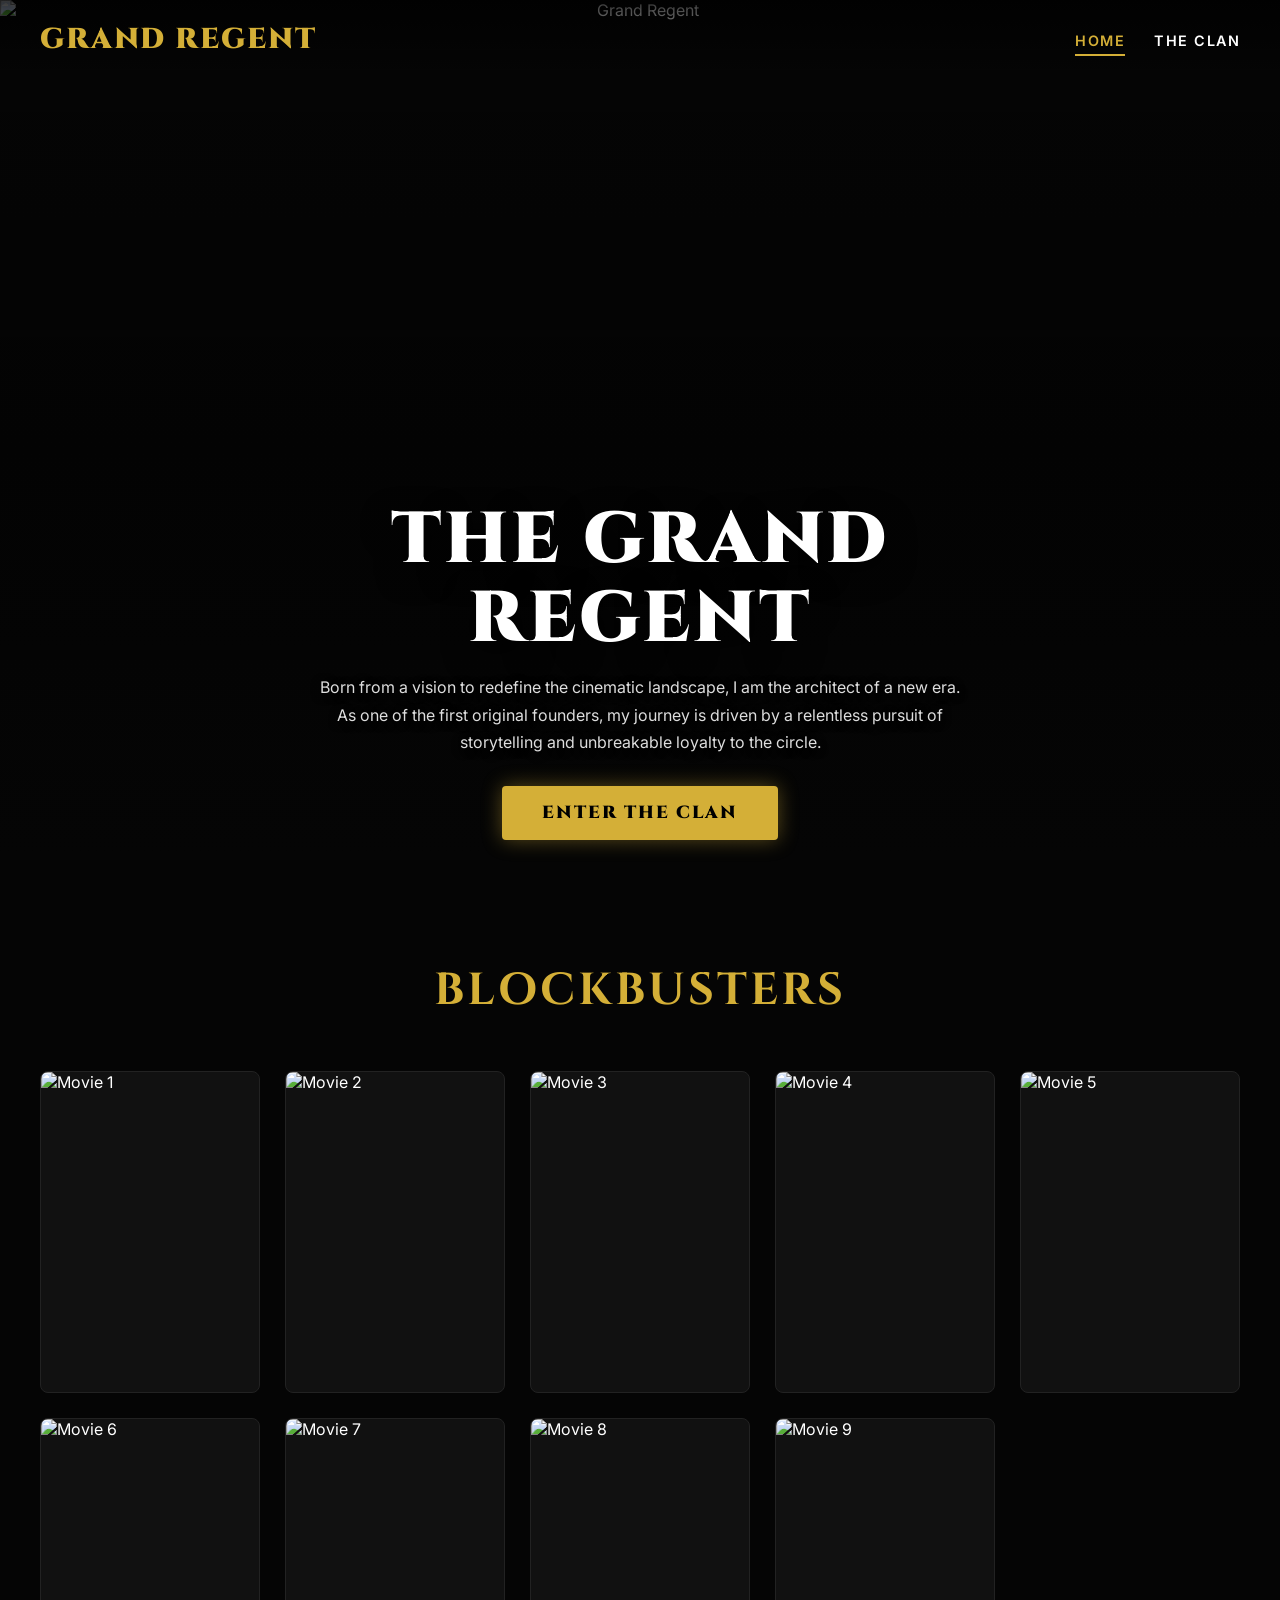
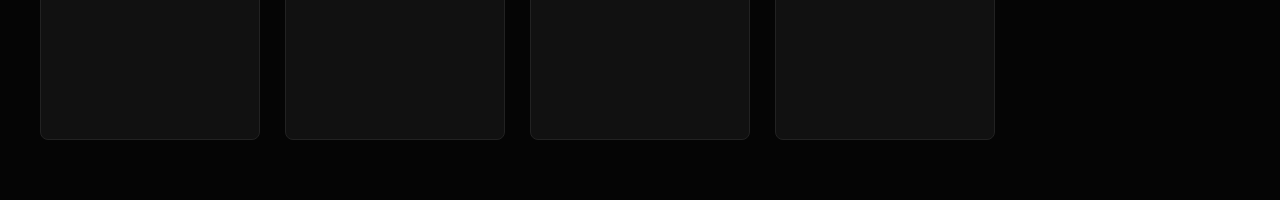
==== commit 76f0b2d5: "Update index.html" ====
--- a/index.html
+++ b/index.html
@@ -3,228 +3,135 @@
 <head>
     <meta charset="UTF-8">
     <meta name="viewport" content="width=device-width, initial-scale=1.0">
-    <title>The Grand Regent</title>
+    <title>Grand Regent</title>
     
-    <link rel="stylesheet" href="style.css">
-    
+    <!-- Premium Gothic Font -->
     <link rel="preconnect" href="https://fonts.googleapis.com">
     <link rel="preconnect" href="https://fonts.gstatic.com" crossorigin>
-    <link href="https://fonts.googleapis.com/css2?family=Cinzel:wght@700;800&family=Inter:wght@400;600&display=swap" rel="stylesheet">
+    <link href="https://fonts.googleapis.com/css2?family=Cinzel:wght@700;900&family=Inter:wght@400;600&display=swap" rel="stylesheet">
 
     <style>
-        /* --- PREMIUM BASE STYLES --- */
-        body {
-            background-color: #050505;
-            color: #fff;
-            font-family: 'Inter', sans-serif;
-            margin: 0;
-            padding: 0;
-            overflow-x: hidden;
+        * { box-sizing: border-box; margin: 0; padding: 0; }
+        body { background: #050505; color: #fff; font-family: 'Inter', sans-serif; overflow-x: hidden; }
+
+        /* NAVBAR */
+        nav {
+            position: absolute; top: 0; left: 0; width: 100%;
+            padding: 20px 40px; display: flex; justify-content: space-between; align-items: center;
+            z-index: 100; background: linear-gradient(180deg, rgba(0,0,0,0.8) 0%, rgba(0,0,0,0) 100%);
         }
+        .logo { font-family: 'Cinzel', serif; color: #D4AF37; font-size: 1.8rem; letter-spacing: 2px; text-decoration: none; font-weight: 900; }
+        .nav-links a { color: #fff; text-decoration: none; margin-left: 25px; font-weight: 600; font-size: 0.9rem; text-transform: uppercase; letter-spacing: 1.5px; transition: 0.3s; }
+        .nav-links a:hover { color: #D4AF37; }
+        .nav-links a.active { color: #D4AF37; border-bottom: 2px solid #D4AF37; padding-bottom: 5px; }
 
-        /* --- NAVBAR --- */
-        nav {
-            display: flex;
-            justify-content: space-between;
-            align-items: center;
-            padding: 20px 30px;
-            position: absolute;
-            top: 0; left: 0; width: 100%;
-            box-sizing: border-box;
-            z-index: 100;
-            background: linear-gradient(180deg, rgba(0,0,0,0.8) 0%, rgba(0,0,0,0) 100%);
+        /* FULL SCREEN HERO (The Bold Suit Image) */
+        .hero {
+            position: relative; 
+            width: 100%; 
+            height: 100vh; 
+            display: flex; 
+            flex-direction: column;
+            justify-content: flex-end; 
+            align-items: center; 
+            text-align: center; 
+            padding-bottom: 60px;
         }
-        .logo {
-            color: #D4AF37;
-            font-family: 'Cinzel', serif;
-            font-size: 1.5rem;
-            text-decoration: none;
-            font-weight: 800;
-            letter-spacing: 2px;
-        }
-        .nav-links a {
-            color: #fff;
-            text-decoration: none;
-            margin-left: 20px;
-            font-weight: 600;
-            font-size: 0.9rem;
-            letter-spacing: 1px;
-            text-transform: uppercase;
-        }
-        .nav-links a.active {
-            color: #D4AF37;
-        }
-
-        /* --- FULL SCREEN HERO SECTION --- */
-        .hero-section {
-            position: relative;
-            width: 100%;
-            height: 100vh; /* Covers the full screen */
-            display: flex;
-            flex-direction: column;
-            justify-content: flex-end; /* Pushes text to the bottom */
-            align-items: center;
-            text-align: center;
-            padding-bottom: 80px;
-            box-sizing: border-box;
-        }
-
-        /* The Suit Image */
+        
+        /* THE SUIT IMAGE - BOLD AND FULL SCREEN */
         .hero-bg {
-            position: absolute;
-            top: 0; left: 0; width: 100%; height: 100%;
-            object-fit: cover;
-            object-position: center top; /* Keeps his face in view */
-            z-index: -1;
-        }
-
-        /* The Dark Fade so text is readable */
-        .hero-overlay {
-            position: absolute;
-            top: 0; left: 0; width: 100%; height: 100%;
-            /* This creates a smooth black fade at the bottom */
-            background: linear-gradient(180deg, rgba(0,0,0,0.1) 0%, rgba(5,5,5,0.7) 60%, #050505 100%);
+            position: absolute; 
+            top: 0; left: 0; 
+            width: 100%; height: 100%;
+            object-fit: cover; 
+            object-position: center 15%; /* Keeps him centered and bold */
             z-index: 0;
         }
 
-        /* The Content inside the Hero */
-        .hero-content {
-            position: relative;
+        /* CINEMATIC DARK FADE (So text is readable) */
+        .hero-fade {
+            position: absolute; 
+            top: 0; left: 0; 
+            width: 100%; height: 100%;
+            background: linear-gradient(180deg, rgba(0,0,0,0) 0%, rgba(0,0,0,0.4) 50%, #050505 95%);
             z-index: 1;
-            padding: 0 20px;
-            max-width: 800px;
         }
 
-        .welcome-text {
-            color: #D4AF37;
-            font-size: 0.9rem;
-            letter-spacing: 6px;
-            text-transform: uppercase;
-            font-weight: 600;
-            margin-bottom: 10px;
+        .hero-content { 
+            position: relative; 
+            z-index: 2; 
+            max-width: 900px; 
+            padding: 0 20px; 
         }
 
         .hero-title {
-            font-family: 'Cinzel', serif;
-            font-size: 4rem;
-            color: #ffffff;
-            letter-spacing: 2px;
-            margin: 0 0 20px 0;
+            font-family: 'Cinzel', serif; 
+            font-weight: 900;
+            font-size: 4.5rem; 
+            color: #fff; 
+            letter-spacing: 3px; 
+            line-height: 1.1; 
+            margin-bottom: 15px;
+            text-shadow: 0 10px 30px rgba(0,0,0,1);
             text-transform: uppercase;
-            line-height: 1.1;
-            text-shadow: 0 5px 15px rgba(0,0,0,0.8);
         }
 
-        .story-text {
-            color: #ccc;
-            font-size: 1.05rem;
-            line-height: 1.7;
-            margin-bottom: 30px;
-            text-shadow: 0 2px 5px rgba(0,0,0,0.8);
+        .hero-story {
+            font-size: 1rem; 
+            color: #ddd; 
+            line-height: 1.7; 
+            margin-bottom: 30px; 
+            font-weight: 400;
+            text-shadow: 0 2px 10px rgba(0,0,0,1); 
+            max-width: 650px; 
+            margin-left: auto; 
+            margin-right: auto;
         }
 
-        .btn-gold {
-            background: #D4AF37;
-            color: #000;
-            padding: 15px 40px;
-            font-weight: 800;
-            font-size: 1rem;
-            letter-spacing: 2px;
-            text-transform: uppercase;
-            text-decoration: none;
-            border-radius: 5px;
-            transition: all 0.3s ease;
-            display: inline-block;
-            box-shadow: 0 10px 20px rgba(212, 175, 55, 0.3);
+        .btn {
+            background: #D4AF37; 
+            color: #000; 
+            padding: 15px 40px; 
+            font-family: 'Cinzel', serif;
+            font-weight: 900; 
+            font-size: 1.1rem; 
+            letter-spacing: 2px; 
+            text-decoration: none; 
+            border-radius: 4px; 
+            transition: 0.3s;
+            display: inline-block; 
+            box-shadow: 0 0 20px rgba(212, 175, 55, 0.4);
         }
+        .btn:hover { background: #fff; box-shadow: 0 0 30px rgba(255, 255, 255, 0.6); }
 
-        .btn-gold:hover {
-            background: #fff;
-            transform: translateY(-3px);
-            box-shadow: 0 15px 25px rgba(255, 255, 255, 0.4);
-        }
-
-        /* --- MOVIES SECTION --- */
-        .movies-container {
-            padding: 60px 30px;
-            background: #050505;
-            position: relative;
-            z-index: 2;
-        }
-
-        .movies-header {
-            text-align: center;
-            margin-bottom: 40px;
-        }
-        .movies-header h2 {
-            font-family: 'Cinzel', serif;
-            font-size: 2.5rem;
-            color: #D4AF37;
-            letter-spacing: 2px;
-            margin: 0;
-        }
-        .movies-header p {
-            color: #888;
-            font-size: 0.9rem;
-            letter-spacing: 3px;
-            text-transform: uppercase;
-            margin-top: 10px;
-        }
-
-        /* Movie Grid styles (Kept from previous but cleaned up) */
+        /* MOVIES SECTION */
+        .movies-section { padding: 60px 30px; background: #050505; position: relative; z-index: 5; }
+        .section-header { text-align: center; margin-bottom: 50px; }
+        .section-header h2 { font-family: 'Cinzel', serif; font-size: 2.8rem; color: #D4AF37; letter-spacing: 3px; text-transform: uppercase; }
+        
         .movie-grid {
-            display: grid;
-            grid-template-columns: repeat(auto-fill, minmax(250px, 1fr));
-            gap: 30px;
-            max-width: 1200px;
-            margin: 0 auto;
+            display: grid; grid-template-columns: repeat(auto-fill, minmax(220px, 1fr)); gap: 25px;
+            max-width: 1200px; margin: 0 auto;
         }
         .movie-card {
-            background: #111;
-            border-radius: 12px;
-            overflow: hidden;
-            cursor: pointer;
-            transition: transform 0.3s ease;
+            background: #111; border-radius: 8px; overflow: hidden; cursor: pointer; transition: 0.3s;
+            border: 1px solid #222;
         }
-        .movie-card:hover {
-            transform: translateY(-10px);
-        }
-        .movie-card img {
-            width: 100%;
-            height: 350px;
-            object-fit: cover;
-            display: block;
-        }
-        .movie-info {
-            padding: 20px;
-            text-align: left;
-        }
-        .movie-info h3 {
-            font-family: 'Cinzel', serif;
-            font-size: 1.2rem;
-            margin: 0 0 5px 0;
-            color: #fff;
-        }
-        .movie-info p {
-            color: #D4AF37;
-            font-size: 0.8rem;
-            text-transform: uppercase;
-            letter-spacing: 1px;
-            margin: 0;
-        }
+        .movie-card:hover { transform: translateY(-8px); border-color: #D4AF37; box-shadow: 0 10px 30px rgba(0,0,0,0.8); }
+        .movie-card img { width: 100%; height: 320px; object-fit: cover; display: block; }
 
         /* Mobile Adjustments */
         @media (max-width: 768px) {
-            .hero-title { font-size: 3rem; }
-            .hero-section { padding-bottom: 60px; }
-            .welcome-text { font-size: 0.75rem; letter-spacing: 4px; }
+            .hero-title { font-size: 3rem; letter-spacing: 2px; }
+            .hero-story { font-size: 0.9rem; }
             nav { padding: 15px 20px; }
+            .logo { font-size: 1.5rem; }
+            .nav-links a { margin-left: 15px; font-size: 0.8rem; }
         }
     </style>
 </head>
 <body>
 
-    <!-- NAVBAR -->
     <nav>
         <a href="index.html" class="logo">GRAND REGENT</a>
         <div class="nav-links">
@@ -233,89 +140,38 @@
         </div>
     </nav>
 
-    <!-- FULL SCREEN HERO SECTION -->
-    <header class="hero-section">
+    <header class="hero">
+        <!-- YOUR BOLD SUIT IMAGE -->
+        <img src="https://i.ibb.co/LDL9q5bs/42cde95b2d623de032e4eef27d03a5e4.jpg" alt="Grand Regent" class="hero-bg">
         
-        <!-- YOUR ANDREW GARFIELD SUIT IMAGE -->
-        <!-- Replace this URL with your ImgBB direct link if it's different -->
-        <img src="https://i.ibb.co/5gSLvkfb/Screenshot-20261103-013413.jpg" alt="Andrew Garfield Suit" class="hero-bg">
-        
-        <!-- The Dark Fade Effect -->
-        <div class="hero-overlay"></div>
+        <div class="hero-fade"></div>
 
-        <!-- Text Content -->
         <div class="hero-content">
-            <p class="welcome-text">WELCOME TO THE UNIVERSE</p>
             <h1 class="hero-title">THE GRAND REGENT</h1>
-            
-            <p class="story-text">
-                Born from a vision to redefine the cinematic landscape, I am the architect of a new era. As one of the first original founders, my journey is driven by a relentless pursuit of storytelling, excellence, and unbreakable loyalty to the circle.
+            <p class="hero-story">
+                Born from a vision to redefine the cinematic landscape, I am the architect of a new era. As one of the first original founders, my journey is driven by a relentless pursuit of storytelling and unbreakable loyalty to the circle.
             </p>
-
-            <a href="clan.html" class="btn-gold">Enter The Clan</a>
+            <a href="clan.html" class="btn">ENTER THE CLAN</a>
         </div>
     </header>
 
-    <!-- REST OF THE WEBSITE (SCROLL DOWN) -->
-    <div class="movies-container">
-        
-        <div class="movies-header">
+    <div class="movies-section">
+        <div class="section-header">
             <h2>BLOCKBUSTERS</h2>
-            <p>The Future of Cinema</p>
         </div>
 
         <div class="movie-grid">
-            
-            <!-- Deadpool -->
-            <div class="movie-card" onclick="openModal('Deadpool & Wolverine', '73_1biulkYk')">
-                <img src="https://image.tmdb.org/t/p/w500/8cdWjvZQUExUUTzyp4t6EDMubfO.jpg" alt="Deadpool & Wolverine">
-                <div class="movie-info">
-                    <h3>Deadpool & Wolverine</h3>
-                    <p>Action • Sci-Fi</p>
-                </div>
-            </div>
-
-            <!-- Joker 2 -->
-            <div class="movie-card" onclick="openModal('Joker: Folie à Deux', 'xy8aJw1vYHo')">
-                <img src="https://image.tmdb.org/t/p/w500/8cdWjvZQUExUUTzyp4t6EDMubfO.jpg" alt="Joker 2">
-                <div class="movie-info">
-                    <h3>Joker: Folie à Deux</h3>
-                    <p>Drama • Musical</p>
-                </div>
-            </div>
-
-            <!-- Gladiator 2 -->
-            <div class="movie-card" onclick="openModal('Gladiator II', 'rShGgWkosG4')">
-                <img src="https://image.tmdb.org/t/p/w500/2cxhvwyEwRlysAmdJdU7pB7Yzbu.jpg" alt="Gladiator 2">
-                <div class="movie-info">
-                    <h3>Gladiator II</h3>
-                    <p>Action • History</p>
-                </div>
-            </div>
-
-            <!-- Venom 3 -->
-            <div class="movie-card" onclick="openModal('Venom: The Last Dance', '__2bjWbetsA')">
-                <img src="https://image.tmdb.org/t/p/w500/aosm8NMQ3UyoBVpSxyimorCQykC.jpg" alt="Venom 3">
-                <div class="movie-info">
-                    <h3>Venom: The Last Dance</h3>
-                    <p>Action • Sci-Fi</p>
-                </div>
-            </div>
-
+            <div class="movie-card"><img src="https://i.ibb.co/h11mJScJ/b0c30a33c9a9a9aa9ed4d63d7d22a191.jpg" alt="Movie 1"></div>
+            <div class="movie-card"><img src="https://i.ibb.co/whTckYkg/62bbaad8acd75e8086375cf842a9baf5.jpg" alt="Movie 2"></div>
+            <div class="movie-card"><img src="https://i.ibb.co/Jwy3Dw6y/b9e77c629f502b18110ed52aaf3bdd79.jpg" alt="Movie 3"></div>
+            <div class="movie-card"><img src="https://i.ibb.co/0RSTdLCK/01cd48300528c8424812cf59e5ce3756.jpg" alt="Movie 4"></div>
+            <div class="movie-card"><img src="https://i.ibb.co/VWpZtBqg/62bbaad8acd75e8086375cf842a9baf5.jpg" alt="Movie 5"></div>
+            <div class="movie-card"><img src="https://i.ibb.co/DgQWQrwj/b23aaf69d8566db1ba5ecaa1187f44be.jpg" alt="Movie 6"></div>
+            <div class="movie-card"><img src="https://i.ibb.co/q3mWQb2D/42cde95b2d623de032e4eef27d03a5e4.jpg" alt="Movie 7"></div>
+            <div class="movie-card"><img src="https://i.ibb.co/9PW2zk9/01cd48300528c8424812cf59e5ce3756.jpg" alt="Movie 8"></div>
+            <div class="movie-card"><img src="https://i.ibb.co/bRgMF6V4/62bbaad8acd75e8086375cf842a9baf5.jpg" alt="Movie 9"></div>
         </div>
     </div>
 
-    <!-- POPUP MODAL (Keep this at the bottom) -->
-    <div class="modal" id="trailerModal" style="display: none; position: fixed; top: 0; left: 0; width: 100%; height: 100%; background: rgba(0,0,0,0.95); z-index: 1000; justify-content: center; align-items: center;">
-        <div class="modal-content" style="background: #111; padding: 20px; border-radius: 10px; width: 90%; max-width: 800px; position: relative;">
-            <span class="close-btn" onclick="closeModal()" style="position: absolute; top: -40px; right: 0; color: #fff; font-size: 40px; cursor: pointer;">&times;</span>
-            <h2 id="modal-title" style="font-family: 'Cinzel', serif; color: #D4AF37; margin-top: 0; text-align: center;">Movie Title</h2>
-            <div class="video-container" style="position: relative; padding-bottom: 56.25%; height: 0; overflow: hidden;">
-                <iframe id="modal-video" src="" style="position: absolute; top: 0; left: 0; width: 100%; height: 100%; border: none;" allow="accelerometer; autoplay; clipboard-write; encrypted-media; gyroscope; picture-in-picture" allowfullscreen></iframe>
-            </div>
-        </div>
-    </div>
-
-    <script src="script.js"></script>
 </body>
 </html>
